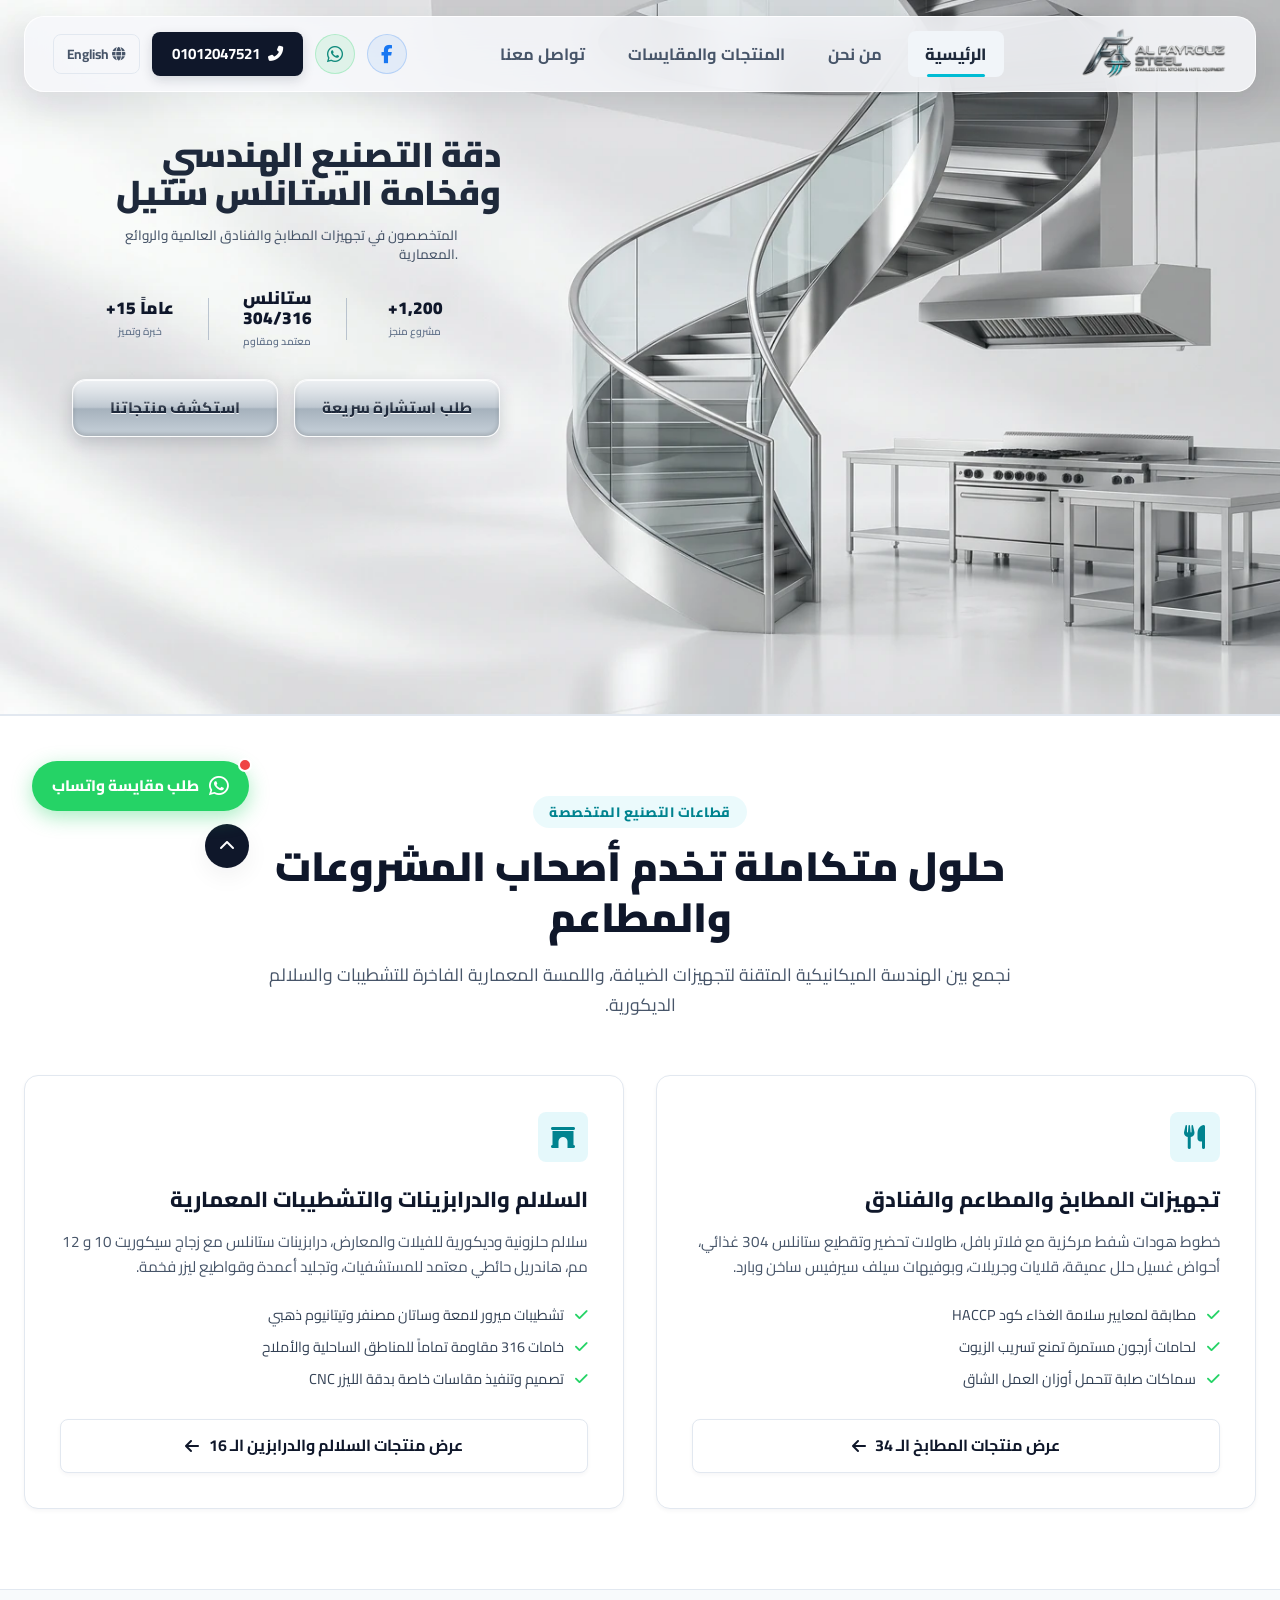
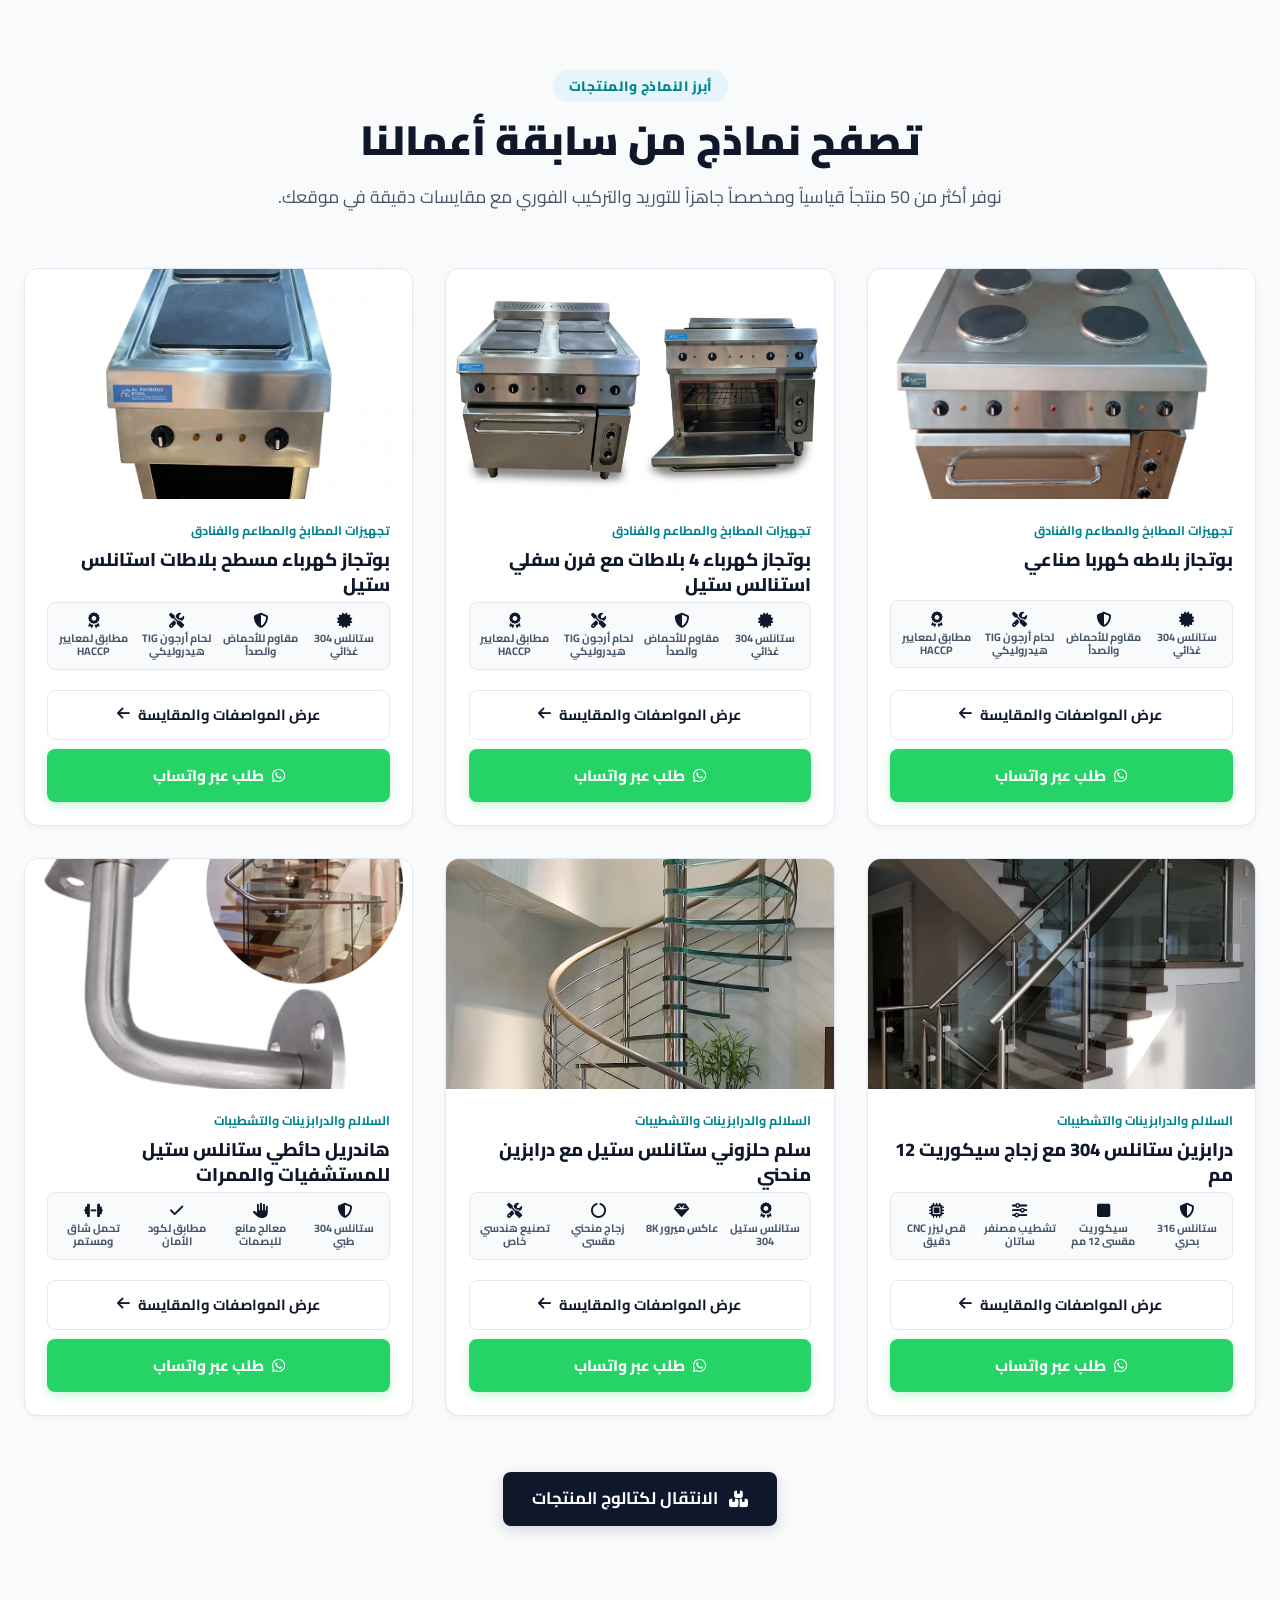
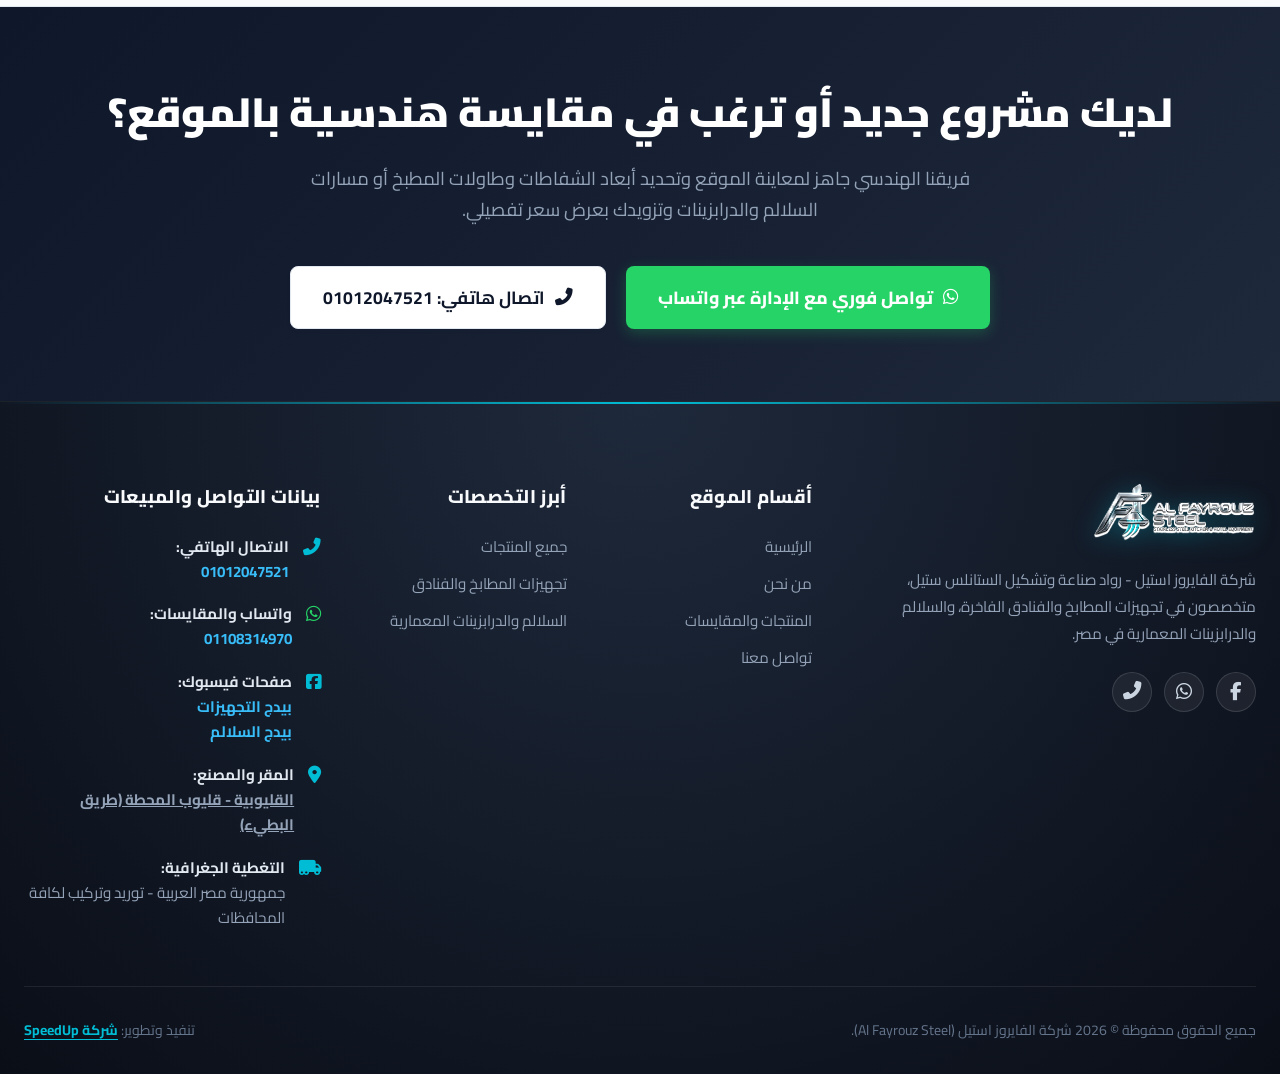
==== index.html @ efc1c026 "Initial commit" ====
<!DOCTYPE html>
<html lang="ar" dir="rtl">
<head>
  <meta charset="UTF-8" />
  <meta name="viewport" content="width=device-width, initial-scale=1.0" />
  
  <!-- Instant Anti-Flicker Bilingual Engine Pre-Init (Zero Flash of Arabic when English active) -->
  <script>
    (function() {
      var urlParams = new URLSearchParams(window.location.search);
      var paramLang = urlParams.get('lang');
      if (paramLang === 'ar' || paramLang === 'en') {
        localStorage.setItem('alfayrouz_lang', paramLang);
      }
      var lang = localStorage.getItem('alfayrouz_lang') || 'ar';
      document.documentElement.lang = lang;
      document.documentElement.dir = (lang === 'en') ? 'ltr' : 'rtl';
      if (lang === 'en') {
        document.documentElement.classList.add('ltr-mode', 'lang-en-init');
      }
    })();
  </script>
  <!-- SEO Primary Meta Tags -->
  <title>الفايروز استيل | تصنيع وتوريد تجهيزات المطابخ والفنادق والسلالم الستانلس</title>
  <meta name="description" content="شركة الفايروز استيل - ريادة تصنيع وتوريد تجهيزات مطابخ المطاعم والفنادق والسلالم المعمارية والدرابزينات من خامات الستانلس ستيل 304 و 316. توريد وتركيب لكافة محافظات مصر. هاتف: 01012047521 | واتساب: 01108314970." />
  <meta name="keywords" content="الفايروز استيل, استانلس ستيل, تجهيزات مطابخ مطاعم, هودات مداخن ستانلس, طاولات استانلس 304, احواض استانلس, سلالم حلزونية, درابزين زجاج سيكوريت, هاندريل مستشفيات, تصنيع استانلس مصر, Al Fayrouz Steel" />
  <meta name="author" content="شركة الفايروز استيل - Al Fayrouz Steel" />
  <meta name="robots" content="index, follow, max-snippet:-1, max-image-preview:large, max-video-preview:-1" />
  <meta name="theme-color" content="#0f172a" />
  <link rel="canonical" href="https://alfayrouzsteel.com/" />
  <link rel="alternate" hreflang="ar" href="https://alfayrouzsteel.com/" />
  <link rel="alternate" hreflang="en" href="https://alfayrouzsteel.com/?lang=en" />
  <link rel="alternate" hreflang="x-default" href="https://alfayrouzsteel.com/" />

  <!-- Localized Geo Targeting (Egypt - Qalyubia / Greater Cairo) -->
  <meta name="geo.region" content="EG-KB" />
  <meta name="geo.placename" content="Qalyub, Al-Qalyubia, Egypt" />
  <meta name="geo.position" content="30.180586;31.227800" />
  <meta name="ICBM" content="30.180586, 31.227800" />
  <meta name="DC.title" content="الفايروز استيل | لتجهيزات المطابخ والسلالم الستانلس" />
  <meta name="DC.creator" content="شركة الفايروز استيل - Al Fayrouz Steel" />
  <meta name="DC.coverage" content="Egypt, Qalyubia, Cairo, Giza, Alexandria" />
  <meta name="DC.language" content="ar" />

  <!-- Open Graph / Facebook -->
  <meta property="og:type" content="website" />
  <meta property="og:url" content="https://alfayrouzsteel.com/" />
  <meta property="og:title" content="الفايروز استيل | لتجهيزات المطابخ والفنادق والسلالم والدرابزينات الستانلس" />
  <meta property="og:description" content="ريادة تصنيع وتوريد تجهيزات المطابخ والفنادق والسلالم المعمارية والدرابزينات من خامات الستانلس ستيل 304 و 316 بأعلى معايير الدقة الهندسية." />
  <meta property="og:image" content="https://alfayrouzsteel.com/assets/hero_clean_stage.webp" />
  <meta property="og:image:secure_url" content="https://alfayrouzsteel.com/assets/hero_clean_stage.webp" />
  <meta property="og:image:type" content="image/webp" />
  <meta property="og:image:width" content="1200" />
  <meta property="og:image:height" content="630" />
  <meta property="og:image:alt" content="شركة الفايروز استيل لتجهيزات المطابخ والفنادق والسلالم الستانلس" />
  <meta property="og:site_name" content="الفايروز استيل - Al Fayrouz Steel" />
  <meta property="og:locale" content="ar_AR" />
  <meta property="og:locale:alternate" content="en_US" />

  <!-- Twitter Card -->
  <meta name="twitter:card" content="summary_large_image" />
  <meta name="twitter:title" content="الفايروز استيل | لتجهيزات المطابخ والسلالم الستانلس" />
  <meta name="twitter:description" content="تجهيزات مطابخ ومطاعم وسلالم درابزين ستانلس 304 و 316 بمصر." />
  <meta name="twitter:image" content="https://alfayrouzsteel.com/assets/hero_clean_stage.webp" />
  <meta name="twitter:image:alt" content="شركة الفايروز استيل" />

  <!-- Favicon (WebP) -->
  <link rel="icon" type="image/webp" href="assets/logo.webp" />

  <!-- High-Performance Font Preloads (0ms local rendering, zero font shifting) -->
  <link rel="preload" href="fonts/cairo-0.woff2" as="font" type="font/woff2" crossorigin />
  <link rel="preload" href="fonts/cairo-9.woff2" as="font" type="font/woff2" crossorigin />
  <link rel="preload" href="fonts/fa-solid-900.woff2" as="font" type="font/woff2" crossorigin />

  <!-- Local High-Speed Fonts & Icons (100% Local, 0ms Instant Load, Zero Broken Squares) -->
  <link rel="stylesheet" href="css/cairo-local.css" />
  <link rel="stylesheet" href="css/fontawesome-local.css" />

  <!-- Master Stylesheet -->
  <link rel="stylesheet" href="css/style.css" />

  <!-- Structured Data JSON-LD (LocalBusiness, Manufacturer & WebSite) -->
  <script type="application/ld+json">
  [
    {
      "@context": "https://schema.org",
      "@type": ["LocalBusiness", "ManufacturingBusiness"],
      "name": "شركة الفايروز استيل لتجهيزات الستانلس ستيل",
      "alternateName": "Al Fayrouz Steel",
      "image": "https://alfayrouzsteel.com/assets/hero_clean_stage.webp",
      "logo": "https://alfayrouzsteel.com/assets/logo.webp",
      "telephone": "+201012047521",
      "url": "https://alfayrouzsteel.com",
      "priceRange": "$$",
      "currenciesAccepted": "EGP",
      "paymentAccepted": "Cash, Bank Transfer, Visa",
      "address": {
        "@type": "PostalAddress",
        "streetAddress": "طريق مصر إسكندرية الزراعي (طريق البطيء) - قليوب المحطة",
        "addressLocality": "قليوب",
        "addressRegion": "القليوبية",
        "postalCode": "13611",
        "addressCountry": "EG"
      },
      "hasMap": "https://maps.app.goo.gl/yWB5pG5dzHCzzxS78",
      "geo": {
        "@type": "GeoCoordinates",
        "latitude": 30.1805862,
        "longitude": 31.2277999
      },
      "areaServed": [
        { "@type": "Country", "name": "Egypt" },
        { "@type": "AdministrativeArea", "name": "القاهرة" },
        { "@type": "AdministrativeArea", "name": "الجيزة" },
        { "@type": "AdministrativeArea", "name": "القليوبية" },
        { "@type": "AdministrativeArea", "name": "الإسكندرية" }
      ],
      "contactPoint": [
        {
          "@type": "ContactPoint",
          "telephone": "+201012047521",
          "contactType": "sales",
          "areaServed": "EG",
          "availableLanguage": ["Arabic", "English"]
        },
        {
          "@type": "ContactPoint",
          "telephone": "+201108314970",
          "contactType": "technical support",
          "contactOption": "WhatsApp",
          "areaServed": "EG",
          "availableLanguage": ["Arabic", "English"]
        }
      ],
      "openingHoursSpecification": [
        {
          "@type": "OpeningHoursSpecification",
          "dayOfWeek": ["Saturday", "Sunday", "Monday", "Tuesday", "Wednesday", "Thursday"],
          "opens": "09:00",
          "closes": "22:00"
        },
        {
          "@type": "OpeningHoursSpecification",
          "dayOfWeek": ["Friday"],
          "opens": "13:00",
          "closes": "20:00"
        }
      ],
      "sameAs": [
        "https://www.facebook.com/profile.php?id=61580929554967",
        "https://www.facebook.com/profile.php?id=61592318002713"
      ]
    },
    {
      "@context": "https://schema.org",
      "@type": "WebSite",
      "name": "الفايروز استيل - Al Fayrouz Steel",
      "url": "https://alfayrouzsteel.com",
      "inLanguage": ["ar", "en"],
      "description": "تصنيع وتوريد تجهيزات المطابخ والفنادق والسلالم والدرابزينات الستانلس ستيل في مصر"
    }
  ]
  </script>
</head>
<body class="home-page">

  <!-- Site Header (Fades in when scrolling down) -->
  <header class="site-header">
    <div class="container">
      <nav class="navbar">
        <a href="index.html" class="brand-logo" title="الفايروز استيل">
          <img src="assets/logo.webp" alt="لوجو الفايروز استيل - Al Fayrouz Steel" />
        </a>

        <!-- Desktop Navigation Links -->
        <div class="nav-links">
          <a href="index.html" class="nav-link active">
            <span data-i18n="nav_home">الرئيسية</span>
          </a>
          <a href="about.html" class="nav-link">
            <span data-i18n="nav_about">من نحن</span>
          </a>
          <a href="products.html" class="nav-link">
            <span data-i18n="nav_products">المنتجات والمقايسات</span>
          </a>
          <a href="contact.html" class="nav-link">
            <span data-i18n="nav_contact">تواصل معنا</span>
          </a>
        </div>

        <!-- Header Actions -->
        <div class="header-actions">
          <div class="fb-dropdown-wrapper">
            <button type="button" class="social-link fb fb-dropdown-trigger" title="صفحات فيسبوك الرسمية" aria-label="صفحات فيسبوك الرسمية" aria-expanded="false">
              <i class="fab fa-facebook-f"></i>
            </button>
            <div class="fb-dropdown-menu" role="menu">
              <a href="https://www.facebook.com/profile.php?id=61580929554967" target="_blank" rel="noopener noreferrer" class="fb-dropdown-item" role="menuitem">
                <span class="fb-dropdown-icon"><i class="fab fa-facebook-f"></i></span>
                <span data-i18n="footer_fb_kitchen">بيدج التجهيزات</span>
              </a>
              <a href="https://www.facebook.com/profile.php?id=61592318002713" target="_blank" rel="noopener noreferrer" class="fb-dropdown-item" role="menuitem">
                <span class="fb-dropdown-icon"><i class="fab fa-facebook-f"></i></span>
                <span data-i18n="footer_fb_stairs">بيدج السلالم</span>
              </a>
            </div>
          </div>
          <a href="https://wa.me/201108314970" target="_blank" rel="noopener noreferrer" class="social-link wa" title="محادثة واتساب مباشرة">
            <i class="fab fa-whatsapp"></i>
          </a>
          <a href="tel:01012047521" class="btn-header-call">
            <i class="fas fa-phone-alt"></i>
            <span data-i18n="call_btn_text">01012047521</span>
          </a>
          <button class="lang-toggle" title="Switch Language" aria-label="تبديل اللغة">
            <i class="fas fa-globe"></i>
            <span class="lang-text" data-i18n="lang_toggle_text">English</span>
          </button>
          
          <!-- Mobile Hamburger -->
          <button class="hamburger-btn" aria-label="فتح القائمة">
            <i class="fas fa-bars"></i>
          </button>
        </div>
      </nav>
    </div>
  </header>

  <!-- Mobile Nav Drawer -->
  <div class="mobile-nav">
    <a href="index.html" class="nav-link active" data-i18n="nav_home">الرئيسية</a>
    <a href="about.html" class="nav-link" data-i18n="nav_about">من نحن</a>
    <a href="products.html" class="nav-link" data-i18n="nav_products">المنتجات والمقايسات</a>
    <a href="contact.html" class="nav-link" data-i18n="nav_contact">تواصل معنا</a>
    <div style="display: flex; gap: 1rem; margin-top: 1rem;">
      <a href="tel:01012047521" class="btn btn-primary" style="flex: 1;">
        <i class="fas fa-phone-alt"></i> 01012047521
      </a>
      <a href="https://wa.me/201108314970" target="_blank" class="btn btn-whatsapp" style="flex: 1;">
        <i class="fab fa-whatsapp"></i> واتساب
      </a>
    </div>
    <div class="mobile-lang-wrap" style="margin-top: 0.5rem; padding-top: 1rem; border-top: 1px solid var(--steel-border);">
      <button class="lang-toggle mobile-nav-lang-btn" title="Switch Language" aria-label="تبديل اللغة" style="width: 100%; display: flex; align-items: center; justify-content: center; gap: 0.6rem; padding: 0.75rem 1rem; font-size: 1rem; border-radius: 10px; background: #f8fafc; border: 1px solid var(--steel-border); color: #0f172a; font-weight: 700; cursor: pointer;">
        <i class="fas fa-globe"></i>
        <span class="lang-text" data-i18n="lang_toggle_text">English</span>
      </button>
    </div>
  </div>

  <main>
    <!-- Master Hero Section (Real Coded HTML/CSS with Studio Background) -->
    <section class="master-hero-section">
      <div class="master-hero-stage">
        <img src="assets/hero_clean_stage.webp" alt="Al Fayrouz Steel - Engineering Perfection in Stainless Steel" class="master-hero-bg" />
        
        <!-- Real Coded Hero Typography, Live Stats & 3D Metallic Buttons -->
        <div class="hero-coded-content">
          <h1 class="hero-code-title" data-i18n="hero_title">
            دقة التصنيع الهندسي<br />
            وفخامة الستانلس ستيل
          </h1>

          <p class="hero-code-subtitle" data-i18n="hero_subtitle">
            المتخصصون في تجهيزات المطابخ والفنادق العالمية والروائع المعمارية.
          </p>

          <!-- Live Dynamic Animated Counters -->
          <div class="hero-code-stats">
            <div class="hero-stat-col">
              <div class="hero-stat-main">+<span class="counter" data-target="15">0</span> <span data-i18n="hero_stat1_unit">عاماً</span></div>
              <div class="hero-stat-lbl" data-i18n="hero_stat1_lbl">خبرة وتميز</div>
            </div>
            <div class="hero-stat-sep"></div>
            <div class="hero-stat-col">
              <div class="hero-stat-main" data-i18n="hero_stat2_val">ستانلس 304/316</div>
              <div class="hero-stat-lbl" data-i18n="hero_stat2_lbl">معتمد ومقاوم</div>
            </div>
            <div class="hero-stat-sep"></div>
            <div class="hero-stat-col">
              <div class="hero-stat-main">+<span class="counter" data-target="1200">0</span></div>
              <div class="hero-stat-lbl" data-i18n="hero_stat3_lbl">مشروع منجز</div>
            </div>
          </div>

          <!-- Real 3D Metallic Embossed Pill Buttons -->
          <div class="hero-code-buttons">
            <a href="products.html" class="btn-3d-metallic" title="استكشف كتالوج المنتجات">
              <span class="btn-3d-text" data-i18n="hero_btn_explore">استكشف منتجاتنا</span>
            </a>
            <a href="https://wa.me/201108314970?text=%D8%A7%D9%84%D8%B3%D9%84%D8%A7%D9%85%20%D8%B9%D9%84%D9%8A%D9%83%D9%85%20%D8%B4%D8%B1%D9%83%D8%A9%20%D8%A7%D9%84%D9%81%D8%A7%D9%8A%D8%B1%D9%88%D8%B2%20%D8%A7%D8%B3%D8%AA%D9%8A%D9%84%D8%8C%20%D8%A3%D8%B1%D8%BA%D8%A8%20%D9%81%D9%8A%20%D8%B7%D9%84%D8%A8%20%D8%A7%D8%B3%D8%AA%D8%B4%D8%A7%D8%B1%D8%A9%20%D9%88%D9%85%D8%B9%D8%A7%D9%8A%D9%86%D8%A9%20%D9%85%D9%88%D9%82%D8%B9%20%D9%85%D8%AC%D8%A7%D9%86%D9%8A%D8%A9" target="_blank" rel="noopener noreferrer" class="btn-3d-metallic" title="طلب استشارة ومعاينة مجانية">
              <span class="btn-3d-text" data-i18n="hero_btn_consult">طلب استشارة سريعة</span>
            </a>
          </div>
        </div>

      </div>
    </section>

    <!-- Divisions Overview Section -->
    <section class="section alt-bg">
      <div class="container">
        <div class="section-header">
          <span class="section-tag" data-i18n="div_tag">قطاعات التصنيع المتخصصة</span>
          <h2 class="section-title" data-i18n="div_title">حلول متكاملة تخدم أصحاب المشروعات والمطاعم</h2>
          <p class="section-subtitle" data-i18n="div_subtitle">
            نجمع بين الهندسة الميكانيكية المتقنة لتجهيزات الضيافة، واللمسة المعمارية الفاخرة للتشطيبات والسلالم الديكورية.
          </p>
        </div>

        <div style="display: grid; grid-template-columns: repeat(auto-fit, minmax(320px, 1fr)); gap: 2rem;">
          
          <!-- Division 1 -->
          <div style="background: #ffffff; border: 1px solid var(--steel-border); border-radius: var(--radius-md); padding: 2.2rem; box-shadow: var(--shadow-sm); transition: transform 0.3s ease;">
            <div style="width: 50px; height: 50px; background: rgba(0, 188, 212, 0.1); color: #00838f; border-radius: var(--radius-sm); display: flex; align-items: center; justify-content: center; font-size: 1.5rem; margin-bottom: 1.25rem;">
              <i class="fas fa-utensils"></i>
            </div>
            <h3 style="font-size: 1.35rem; font-weight: 800; color: #0f172a; margin-bottom: 0.75rem;" data-i18n="div1_title">
              تجهيزات المطابخ والمطاعم والفنادق
            </h3>
            <p style="color: #475569; font-size: 0.95rem; line-height: 1.65; margin-bottom: 1.5rem;" data-i18n="div1_desc">
              خطوط هودات شفط مركزية مع فلاتر بافل، طاولات تحضير وتقطيع ستانلس 304 غذائي، أحواض غسيل حلل عميقة، قلايات وجريلات، وبوفيهات سيلف سيرفيس ساخن وبارد.
            </p>
            <ul style="display: flex; flex-direction: column; gap: 0.5rem; margin-bottom: 1.75rem; font-size: 0.9rem; color: #334155;">
              <li><i class="fas fa-check" style="color: #25D366; margin-left: 0.5rem;"></i> <span data-i18n="div1_feat1">مطابقة لمعايير سلامة الغذاء كود HACCP</span></li>
              <li><i class="fas fa-check" style="color: #25D366; margin-left: 0.5rem;"></i> <span data-i18n="div1_feat2">لحامات أرجون مستمرة تمنع تسريب الزيوت</span></li>
              <li><i class="fas fa-check" style="color: #25D366; margin-left: 0.5rem;"></i> <span data-i18n="div1_feat3">سماكات صلبة تتحمل أوزان العمل الشاق</span></li>
            </ul>
            <a href="products.html?category=kitchen#products-catalog-section" class="btn btn-secondary" style="width: 100%;">
              <span data-i18n="div1_btn">عرض منتجات المطابخ الـ 34</span> <i class="fas fa-arrow-left"></i>
            </a>
          </div>

          <!-- Division 2 -->
          <div style="background: #ffffff; border: 1px solid var(--steel-border); border-radius: var(--radius-md); padding: 2.2rem; box-shadow: var(--shadow-sm); transition: transform 0.3s ease;">
            <div style="width: 50px; height: 50px; background: rgba(0, 188, 212, 0.1); color: #00838f; border-radius: var(--radius-sm); display: flex; align-items: center; justify-content: center; font-size: 1.5rem; margin-bottom: 1.25rem;">
              <i class="fas fa-archway"></i>
            </div>
            <h3 style="font-size: 1.35rem; font-weight: 800; color: #0f172a; margin-bottom: 0.75rem;" data-i18n="div2_title">
              السلالم والدرابزينات والتشطيبات المعمارية
            </h3>
            <p style="color: #475569; font-size: 0.95rem; line-height: 1.65; margin-bottom: 1.5rem;" data-i18n="div2_desc">
              سلالم حلزونية وديكورية للفيلات والمعارض، درابزينات ستانلس مع زجاج سيكوريت 10 و 12 مم، هاندريل حائطي معتمد للمستشفيات، وتجليد أعمدة وقواطيع ليزر فخمة.
            </p>
            <ul style="display: flex; flex-direction: column; gap: 0.5rem; margin-bottom: 1.75rem; font-size: 0.9rem; color: #334155;">
              <li><i class="fas fa-check" style="color: #25D366; margin-left: 0.5rem;"></i> <span data-i18n="div2_feat1">تشطيبات ميرور لامعة وساتان مصنفر وتيتانيوم ذهبي</span></li>
              <li><i class="fas fa-check" style="color: #25D366; margin-left: 0.5rem;"></i> <span data-i18n="div2_feat2">خامات 316 مقاومة تماماً للمناطق الساحلية والأملاح</span></li>
              <li><i class="fas fa-check" style="color: #25D366; margin-left: 0.5rem;"></i> <span data-i18n="div2_feat3">تصميم وتنفيذ مقاسات خاصة بدقة الليزر CNC</span></li>
            </ul>
            <a href="products.html?category=architectural#products-catalog-section" class="btn btn-secondary" style="width: 100%;">
              <span data-i18n="div2_btn">عرض منتجات السلالم والدرابزين الـ 16</span> <i class="fas fa-arrow-left"></i>
            </a>
          </div>

        </div>
      </div>
    </section>

    <!-- Featured Products Teaser -->
    <section class="section">
      <div class="container">
        <div class="section-header">
          <span class="section-tag" data-i18n="feat_tag">أبرز النماذج والمنتجات</span>
          <h2 class="section-title" data-i18n="feat_title">تصفح نماذج من سابقة أعمالنا</h2>
          <p class="section-subtitle" data-i18n="feat_subtitle">
            نوفر أكثر من 50 منتجاً قياسياً ومخصصاً جاهزاً للتوريد والتركيب الفوري مع مقايسات دقيقة في موقعك.
          </p>
        </div>

        <!-- Live Dynamic Grid preview (First 6 items) -->
        <div id="products-grid" class="products-grid">
          <!-- Rendered via JS -->
        </div>

        <div style="text-align: center; margin-top: 3.5rem;">
          <a href="products.html?category=all#products-catalog-section" class="btn btn-primary" style="padding: 0.85rem 1.85rem; font-size: 1.05rem; display: inline-flex; align-items: center; justify-content: center; gap: 0.65rem;">
            <i class="fas fa-boxes"></i> <span data-i18n="feat_all_btn">الانتقال لكتالوج المنتجات</span>
          </a>
        </div>
      </div>
    </section>

    <!-- Call To Action Banner -->
    <section style="background: linear-gradient(135deg, #0f172a 0%, #1e293b 100%); color: #ffffff; padding: 4.5rem 0; border-top: 1px solid var(--steel-border);">
      <div class="container" style="text-align: center;">
        <h2 style="font-size: clamp(2rem, 3.2vw, 2.8rem); font-weight: 900; margin-bottom: 1rem;" data-i18n="cta_title">
          لديك مشروع جديد أو ترغب في مقايسة هندسية بالموقع؟
        </h2>
        <p style="font-size: 1.15rem; color: #94a3b8; max-width: 680px; margin: 0 auto 2.5rem; line-height: 1.7;" data-i18n="cta_subtitle">
          فريقنا الهندسي جاهز لمعاينة الموقع وتحديد أبعاد الشفاطات وطاولات المطبخ أو مسارات السلالم والدرابزينات وتزويدك بعرض سعر تفصيلي.
        </p>
        <div style="display: flex; justify-content: center; gap: 1.25rem; flex-wrap: wrap;">
          <a href="https://wa.me/201108314970?text=%D8%A7%D9%84%D8%B3%D9%84%D8%A7%D9%85%20%D8%B9%D9%84%D9%8A%D9%83%D9%85%20%D8%B4%D8%B1%D9%83%D8%A9%20%D8%A7%D9%84%D9%81%D8%A7%D9%8A%D8%B1%D9%88%D8%B2%20%D8%A7%D8%B3%D8%AA%D9%8A%D9%84%D8%8C%20%D8%A3%D8%B1%D8%BA%D8%A8%20%D9%81%D9%8A%20%D8%AD%D8%AC%D8%B2%20%D9%85%D8%B9%D8%A7%D9%8A%D9%86%D8%A9%20%D9%85%D9%88%D9%82%D8%B9%20%D9%88%D8%B9%D8%B1%D8%B6%20%D8%B3%D8%B9%D8%B1" target="_blank" rel="noopener noreferrer" class="btn btn-whatsapp" style="padding: 1rem 2rem; font-size: 1.1rem;">
            <i class="fab fa-whatsapp"></i> <span data-i18n="cta_wa_btn">تواصل فوري مع الإدارة عبر واتساب</span>
          </a>
          <a href="tel:01012047521" class="btn btn-secondary" style="padding: 1rem 2rem; font-size: 1.1rem;">
            <i class="fas fa-phone-alt"></i> <span data-i18n="cta_call_btn">اتصال هاتفي: 01012047521</span>
          </a>
        </div>
      </div>
    </section>
  </main>


  <!-- Floating Elements -->
  <div class="floating-widgets">
    <a href="https://wa.me/201108314970?text=%D8%A7%D9%84%D8%B3%D9%84%D8%A7%D9%85%20%D8%B9%D9%84%D9%8A%D9%83%D9%85%D8%8C%20%D8%A3%D8%B1%D8%BA%D8%A8%20%D9%81%D9%8A%20%D8%A7%D9%84%D8%A7%D8%B3%D8%AA%D9%81%D8%B3%D8%A7%D8%B1%20%D8%B9%D9%86%20%D9%85%D9%86%D8%AA%D8%AC%D8%A7%D8%AA%20%D8%A7%D9%84%D9%81%D8%A7%D9%8A%D8%B1%D9%88%D8%B2%20%D8%A7%D8%B3%D8%AA%D9%8A%D9%84" target="_blank" rel="noopener noreferrer" class="floating-wa-btn" title="تحدث معنا على واتساب">
      <span class="pulse-circle"></span>
      <i class="fab fa-whatsapp"></i>
      <span data-i18n="floating_wa_text">طلب مقايسة واتساب</span>
    </a>
    <button class="btn-scroll-top" title="الرجوع للأعلى">
      <i class="fas fa-chevron-up"></i>
    </button>
  </div>

  <!-- Site Footer (With 100% Transparent WebP Logo) -->
  <footer class="site-footer">
    <div class="container">
      <div class="footer-grid">
        
        <!-- Brand Info -->
        <div class="footer-brand">
          <img src="assets/logo_footer.webp" alt="لوجو الفايروز استيل" />
          <p data-i18n="footer_brand_desc">
            شركة <strong>الفايروز استيل</strong> - رواد صناعة وتشكيل الستانلس ستيل، متخصصون في تجهيزات المطابخ والفنادق الفاخرة، والسلالم والدرابزينات المعمارية في مصر.
          </p>
          <div class="footer-social-links">
            <div class="fb-dropdown-wrapper footer-fb-dropdown">
              <button type="button" class="social-link fb fb-dropdown-trigger" title="صفحات فيسبوك الرسمية" aria-label="صفحات فيسبوك الرسمية" aria-expanded="false">
                <i class="fab fa-facebook-f"></i>
              </button>
              <div class="fb-dropdown-menu" role="menu">
                <a href="https://www.facebook.com/profile.php?id=61580929554967" target="_blank" rel="noopener noreferrer" class="fb-dropdown-item" role="menuitem">
                  <span class="fb-dropdown-icon"><i class="fab fa-facebook-f"></i></span>
                  <span data-i18n="footer_fb_kitchen">بيدج التجهيزات</span>
                </a>
                <a href="https://www.facebook.com/profile.php?id=61592318002713" target="_blank" rel="noopener noreferrer" class="fb-dropdown-item" role="menuitem">
                  <span class="fb-dropdown-icon"><i class="fab fa-facebook-f"></i></span>
                  <span data-i18n="footer_fb_stairs">بيدج السلالم</span>
                </a>
              </div>
            </div>
            <a href="https://wa.me/201108314970" target="_blank" rel="noopener noreferrer" class="social-link wa" title="واتساب المبيعات والمقايسات">
              <i class="fab fa-whatsapp"></i>
            </a>
            <a href="tel:01012047521" class="social-link" title="اتصال هاتفي">
              <i class="fas fa-phone-alt"></i>
            </a>
          </div>
        </div>

        <!-- Quick Links -->
        <div class="footer-col">
          <h4 data-i18n="footer_sections_title">أقسام الموقع</h4>
          <div class="footer-links">
            <a href="index.html" data-i18n="nav_home">الرئيسية</a>
            <a href="about.html" data-i18n="nav_about">من نحن</a>
            <a href="products.html" data-i18n="nav_products">المنتجات والمقايسات</a>
            <a href="contact.html" data-i18n="nav_contact">تواصل معنا</a>
          </div>
        </div>

        <!-- Specializations -->
        <div class="footer-col">
          <h4 data-i18n="footer_specialties_title">أبرز التخصصات</h4>
          <div class="footer-links">
            <a href="products.html?category=all#products-catalog-section" data-i18n="footer_spec_1">جميع المنتجات</a>
            <a href="products.html?category=kitchen#products-catalog-section" data-i18n="footer_spec_2">تجهيزات المطابخ والفنادق</a>
            <a href="products.html?category=architectural#products-catalog-section" data-i18n="footer_spec_3">السلالم والدرابزينات المعمارية</a>
          </div>
        </div>

        <!-- Direct Contact -->
        <div class="footer-col">
          <h4 data-i18n="footer_contact_title">بيانات التواصل والمبيعات</h4>
          <div class="footer-contact-list">
            <div class="footer-contact-item">
              <i class="fas fa-phone-alt"></i>
              <div>
                <strong data-i18n="footer_phone_lbl">الاتصال الهاتفي:</strong><br />
                <a href="tel:01012047521">01012047521</a>
              </div>
            </div>
            <div class="footer-contact-item">
              <i class="fab fa-whatsapp" style="color: #25D366;"></i>
              <div>
                <strong data-i18n="footer_wa_lbl">واتساب والمقايسات:</strong><br />
                <a href="https://wa.me/201108314970" target="_blank" rel="noopener noreferrer">01108314970</a>
              </div>
            </div>
            <div class="footer-contact-item">
              <i class="fab fa-facebook-square"></i>
              <div>
                <strong data-i18n="footer_fb_lbl">صفحات فيسبوك:</strong><br />
                <a href="https://www.facebook.com/profile.php?id=61580929554967" target="_blank" rel="noopener noreferrer" data-i18n="footer_fb_kitchen">بيدج التجهيزات</a><br />
                <a href="https://www.facebook.com/profile.php?id=61592318002713" target="_blank" rel="noopener noreferrer" data-i18n="footer_fb_stairs">بيدج السلالم</a>
              </div>
            </div>
            <div class="footer-contact-item">
              <i class="fas fa-map-marker-alt"></i>
              <div>
                <strong data-i18n="footer_addr_lbl">المقر والمصنع:</strong><br />
                <a href="https://maps.app.goo.gl/yWB5pG5dzHCzzxS78" target="_blank" rel="noopener noreferrer" style="color: inherit; text-decoration: underline;" data-i18n="footer_addr_val">القليوبية - قليوب المحطة (طريق البطيء)</a>
              </div>
            </div>
            <div class="footer-contact-item">
              <i class="fas fa-truck-moving"></i>
              <div>
                <strong data-i18n="footer_cov_lbl">التغطية الجغرافية:</strong><br />
                <span data-i18n="footer_cov_val">جمهورية مصر العربية - توريد وتركيب لكافة المحافظات</span>
              </div>
            </div>
          </div>
        </div>

      </div>

      <div class="footer-bottom">
        <div data-i18n="footer_copy">جميع الحقوق محفوظة &copy; 2026 شركة الفايروز استيل (Al Fayrouz Steel).</div>
        <div data-i18n="footer_sub">تنفيذ وتطوير: <a href="https://speed-up.tech/" target="_blank" rel="noopener noreferrer" class="speedup-link">شركة SpeedUp</a></div>
      </div>
    </div>
  </footer>

  <!-- Modals -->
  <!-- Product Specifications & Details Modal -->
  <div id="detail-modal-overlay" class="modal-overlay" aria-hidden="true" role="dialog">
    <div class="modal-box detail-modal-box">
      <button type="button" class="modal-close-btn" onclick="window.AlFayrouzApp.closeModals()" aria-label="إغلاق">
        <i class="fas fa-times"></i>
      </button>
      <div id="detail-modal-content">
        <!-- Rendered via JS -->
      </div>
    </div>
  </div>

  <!-- Branded WhatsApp Order Modal (Matching screenshot) -->
  <div id="wa-modal-overlay" class="modal-overlay" aria-hidden="true" role="dialog">
    <div class="modal-box wa-order-modal-box">
      <!-- Modal Header -->
      <div class="wa-modal-header">
        <div class="wa-header-brand-wrap">
          <div class="wa-header-icon">
            <i class="fab fa-whatsapp"></i>
          </div>
          <div class="wa-header-text">
            <h3 data-i18n="wa_modal_title">طلب عبر واتساب</h3>
            <p data-i18n="wa_modal_subtitle">أرسل طلبك مباشرةً وسنرد فوراً</p>
          </div>
        </div>
        <button type="button" class="wa-header-close" onclick="window.AlFayrouzApp.closeModals()" aria-label="إغلاق">
          <i class="fas fa-times"></i>
        </button>
      </div>

      <!-- Modal Body -->
      <div class="wa-modal-body">
        <form id="wa-order-form">
          <!-- Field 1: Requested Product -->
          <div class="wa-form-group">
            <label for="wa-modal-prod-input" class="wa-form-label" data-i18n="wa_modal_prod_label">المنتج المطلوب</label>
            <div class="wa-input-wrapper">
              <input type="text" id="wa-modal-prod-input" class="wa-form-input" readonly />
              <span class="wa-input-icon"><i class="fas fa-cube"></i></span>
            </div>
          </div>

          <!-- Field 2: Full Name -->
          <div class="wa-form-group">
            <label for="wa-client-name" class="wa-form-label" data-i18n="wa_modal_name_label">الاسم الكريم</label>
            <div class="wa-input-wrapper">
              <input type="text" id="wa-client-name" class="wa-form-input" data-i18n-placeholder="wa_modal_name_ph" placeholder="أدخل اسمك بالكامل" required />
              <span class="wa-input-icon"><i class="fas fa-user"></i></span>
            </div>
          </div>

          <!-- Field 3: Phone Number -->
          <div class="wa-form-group">
            <label for="wa-client-phone" class="wa-form-label" data-i18n="wa_modal_phone_label">رقم الهاتف</label>
            <div class="wa-input-wrapper">
              <input type="tel" id="wa-client-phone" class="wa-form-input" data-i18n-placeholder="wa_modal_phone_ph" placeholder="مثال: 01000000000" required />
              <span class="wa-input-icon"><i class="fas fa-phone-alt"></i></span>
            </div>
          </div>

          <!-- Field 4: Address -->
          <div class="wa-form-group">
            <label for="wa-client-address" class="wa-form-label" data-i18n="wa_modal_addr_label">العنوان</label>
            <div class="wa-input-wrapper">
              <input type="text" id="wa-client-address" class="wa-form-input" data-i18n-placeholder="wa_modal_addr_ph" placeholder="المحافظة، المدينة، الشارع" />
              <span class="wa-input-icon"><i class="fas fa-map-marker-alt"></i></span>
            </div>
          </div>

          <!-- Field 5: Notes / Quantities -->
          <div class="wa-form-group">
            <label for="wa-client-notes" class="wa-form-label" data-i18n="wa_modal_notes_label">تفاصيل إضافية (اختياري)</label>
            <div class="wa-input-wrapper">
              <textarea id="wa-client-notes" class="wa-form-input wa-form-textarea" data-i18n-placeholder="wa_modal_notes_ph" placeholder="العدد المطلوب، المقاس، أو أي ملاحظات خاصة بالتوصيل..."></textarea>
              <span class="wa-input-icon"><i class="fas fa-file-alt"></i></span>
            </div>
          </div>

          <!-- Submit Button -->
          <button type="submit" class="wa-form-submit-btn">
            <i class="fab fa-whatsapp"></i>
            <span data-i18n="wa_modal_confirm_btn">تأكيد ومراسلة عبر واتساب</span>
          </button>
        </form>
      </div>
    </div>
  </div>

  <!-- Scripts -->
  <script src="js/products-data.js"></script>
  <script src="js/translations.js"></script>
  <script src="js/main.js"></script>

</body>
</html>
---- css/cairo-local.css ----
/* arabic */
@font-face {
  font-family: 'Cairo';
  font-style: normal;
  font-weight: 400;
  font-display: block;
  src: url(../fonts/cairo-0.woff2) format('woff2');
  unicode-range: U+0600-06FF, U+0750-077F, U+0870-088E, U+0890-0891, U+0897-08E1, U+08E3-08FF, U+200C-200E, U+2010-2011, U+204F, U+2E41, U+FB50-FDFF, U+FE70-FE74, U+FE76-FEFC, U+102E0-102FB, U+10E60-10E7E, U+10EC2-10EC4, U+10EFC-10EFF, U+1EE00-1EE03, U+1EE05-1EE1F, U+1EE21-1EE22, U+1EE24, U+1EE27, U+1EE29-1EE32, U+1EE34-1EE37, U+1EE39, U+1EE3B, U+1EE42, U+1EE47, U+1EE49, U+1EE4B, U+1EE4D-1EE4F, U+1EE51-1EE52, U+1EE54, U+1EE57, U+1EE59, U+1EE5B, U+1EE5D, U+1EE5F, U+1EE61-1EE62, U+1EE64, U+1EE67-1EE6A, U+1EE6C-1EE72, U+1EE74-1EE77, U+1EE79-1EE7C, U+1EE7E, U+1EE80-1EE89, U+1EE8B-1EE9B, U+1EEA1-1EEA3, U+1EEA5-1EEA9, U+1EEAB-1EEBB, U+1EEF0-1EEF1;
}
/* latin-ext */
@font-face {
  font-family: 'Cairo';
  font-style: normal;
  font-weight: 400;
  font-display: block;
  src: url(../fonts/cairo-1.woff2) format('woff2');
  unicode-range: U+0100-02BA, U+02BD-02C5, U+02C7-02CC, U+02CE-02D7, U+02DD-02FF, U+0304, U+0308, U+0329, U+1D00-1DBF, U+1E00-1E9F, U+1EF2-1EFF, U+2020, U+20A0-20AB, U+20AD-20C0, U+2113, U+2C60-2C7F, U+A720-A7FF;
}
/* latin */
@font-face {
  font-family: 'Cairo';
  font-style: normal;
  font-weight: 400;
  font-display: block;
  src: url(../fonts/cairo-2.woff2) format('woff2');
  unicode-range: U+0000-00FF, U+0131, U+0152-0153, U+02BB-02BC, U+02C6, U+02DA, U+02DC, U+0304, U+0308, U+0329, U+2000-206F, U+20AC, U+2122, U+2191, U+2193, U+2212, U+2215, U+FEFF, U+FFFD;
}
/* arabic */
@font-face {
  font-family: 'Cairo';
  font-style: normal;
  font-weight: 500;
  font-display: block;
  src: url(../fonts/cairo-3.woff2) format('woff2');
  unicode-range: U+0600-06FF, U+0750-077F, U+0870-088E, U+0890-0891, U+0897-08E1, U+08E3-08FF, U+200C-200E, U+2010-2011, U+204F, U+2E41, U+FB50-FDFF, U+FE70-FE74, U+FE76-FEFC, U+102E0-102FB, U+10E60-10E7E, U+10EC2-10EC4, U+10EFC-10EFF, U+1EE00-1EE03, U+1EE05-1EE1F, U+1EE21-1EE22, U+1EE24, U+1EE27, U+1EE29-1EE32, U+1EE34-1EE37, U+1EE39, U+1EE3B, U+1EE42, U+1EE47, U+1EE49, U+1EE4B, U+1EE4D-1EE4F, U+1EE51-1EE52, U+1EE54, U+1EE57, U+1EE59, U+1EE5B, U+1EE5D, U+1EE5F, U+1EE61-1EE62, U+1EE64, U+1EE67-1EE6A, U+1EE6C-1EE72, U+1EE74-1EE77, U+1EE79-1EE7C, U+1EE7E, U+1EE80-1EE89, U+1EE8B-1EE9B, U+1EEA1-1EEA3, U+1EEA5-1EEA9, U+1EEAB-1EEBB, U+1EEF0-1EEF1;
}
/* latin-ext */
@font-face {
  font-family: 'Cairo';
  font-style: normal;
  font-weight: 500;
  font-display: block;
  src: url(../fonts/cairo-4.woff2) format('woff2');
  unicode-range: U+0100-02BA, U+02BD-02C5, U+02C7-02CC, U+02CE-02D7, U+02DD-02FF, U+0304, U+0308, U+0329, U+1D00-1DBF, U+1E00-1E9F, U+1EF2-1EFF, U+2020, U+20A0-20AB, U+20AD-20C0, U+2113, U+2C60-2C7F, U+A720-A7FF;
}
/* latin */
@font-face {
  font-family: 'Cairo';
  font-style: normal;
  font-weight: 500;
  font-display: block;
  src: url(../fonts/cairo-5.woff2) format('woff2');
  unicode-range: U+0000-00FF, U+0131, U+0152-0153, U+02BB-02BC, U+02C6, U+02DA, U+02DC, U+0304, U+0308, U+0329, U+2000-206F, U+20AC, U+2122, U+2191, U+2193, U+2212, U+2215, U+FEFF, U+FFFD;
}
/* arabic */
@font-face {
  font-family: 'Cairo';
  font-style: normal;
  font-weight: 600;
  font-display: block;
  src: url(../fonts/cairo-6.woff2) format('woff2');
  unicode-range: U+0600-06FF, U+0750-077F, U+0870-088E, U+0890-0891, U+0897-08E1, U+08E3-08FF, U+200C-200E, U+2010-2011, U+204F, U+2E41, U+FB50-FDFF, U+FE70-FE74, U+FE76-FEFC, U+102E0-102FB, U+10E60-10E7E, U+10EC2-10EC4, U+10EFC-10EFF, U+1EE00-1EE03, U+1EE05-1EE1F, U+1EE21-1EE22, U+1EE24, U+1EE27, U+1EE29-1EE32, U+1EE34-1EE37, U+1EE39, U+1EE3B, U+1EE42, U+1EE47, U+1EE49, U+1EE4B, U+1EE4D-1EE4F, U+1EE51-1EE52, U+1EE54, U+1EE57, U+1EE59, U+1EE5B, U+1EE5D, U+1EE5F, U+1EE61-1EE62, U+1EE64, U+1EE67-1EE6A, U+1EE6C-1EE72, U+1EE74-1EE77, U+1EE79-1EE7C, U+1EE7E, U+1EE80-1EE89, U+1EE8B-1EE9B, U+1EEA1-1EEA3, U+1EEA5-1EEA9, U+1EEAB-1EEBB, U+1EEF0-1EEF1;
}
/* latin-ext */
@font-face {
  font-family: 'Cairo';
  font-style: normal;
  font-weight: 600;
  font-display: block;
  src: url(../fonts/cairo-7.woff2) format('woff2');
  unicode-range: U+0100-02BA, U+02BD-02C5, U+02C7-02CC, U+02CE-02D7, U+02DD-02FF, U+0304, U+0308, U+0329, U+1D00-1DBF, U+1E00-1E9F, U+1EF2-1EFF, U+2020, U+20A0-20AB, U+20AD-20C0, U+2113, U+2C60-2C7F, U+A720-A7FF;
}
/* latin */
@font-face {
  font-family: 'Cairo';
  font-style: normal;
  font-weight: 600;
  font-display: block;
  src: url(../fonts/cairo-8.woff2) format('woff2');
  unicode-range: U+0000-00FF, U+0131, U+0152-0153, U+02BB-02BC, U+02C6, U+02DA, U+02DC, U+0304, U+0308, U+0329, U+2000-206F, U+20AC, U+2122, U+2191, U+2193, U+2212, U+2215, U+FEFF, U+FFFD;
}
/* arabic */
@font-face {
  font-family: 'Cairo';
  font-style: normal;
  font-weight: 700;
  font-display: block;
  src: url(../fonts/cairo-9.woff2) format('woff2');
  unicode-range: U+0600-06FF, U+0750-077F, U+0870-088E, U+0890-0891, U+0897-08E1, U+08E3-08FF, U+200C-200E, U+2010-2011, U+204F, U+2E41, U+FB50-FDFF, U+FE70-FE74, U+FE76-FEFC, U+102E0-102FB, U+10E60-10E7E, U+10EC2-10EC4, U+10EFC-10EFF, U+1EE00-1EE03, U+1EE05-1EE1F, U+1EE21-1EE22, U+1EE24, U+1EE27, U+1EE29-1EE32, U+1EE34-1EE37, U+1EE39, U+1EE3B, U+1EE42, U+1EE47, U+1EE49, U+1EE4B, U+1EE4D-1EE4F, U+1EE51-1EE52, U+1EE54, U+1EE57, U+1EE59, U+1EE5B, U+1EE5D, U+1EE5F, U+1EE61-1EE62, U+1EE64, U+1EE67-1EE6A, U+1EE6C-1EE72, U+1EE74-1EE77, U+1EE79-1EE7C, U+1EE7E, U+1EE80-1EE89, U+1EE8B-1EE9B, U+1EEA1-1EEA3, U+1EEA5-1EEA9, U+1EEAB-1EEBB, U+1EEF0-1EEF1;
}
/* latin-ext */
@font-face {
  font-family: 'Cairo';
  font-style: normal;
  font-weight: 700;
  font-display: block;
  src: url(../fonts/cairo-10.woff2) format('woff2');
  unicode-range: U+0100-02BA, U+02BD-02C5, U+02C7-02CC, U+02CE-02D7, U+02DD-02FF, U+0304, U+0308, U+0329, U+1D00-1DBF, U+1E00-1E9F, U+1EF2-1EFF, U+2020, U+20A0-20AB, U+20AD-20C0, U+2113, U+2C60-2C7F, U+A720-A7FF;
}
/* latin */
@font-face {
  font-family: 'Cairo';
  font-style: normal;
  font-weight: 700;
  font-display: block;
  src: url(../fonts/cairo-11.woff2) format('woff2');
  unicode-range: U+0000-00FF, U+0131, U+0152-0153, U+02BB-02BC, U+02C6, U+02DA, U+02DC, U+0304, U+0308, U+0329, U+2000-206F, U+20AC, U+2122, U+2191, U+2193, U+2212, U+2215, U+FEFF, U+FFFD;
}
/* arabic */
@font-face {
  font-family: 'Cairo';
  font-style: normal;
  font-weight: 800;
  font-display: block;
  src: url(../fonts/cairo-12.woff2) format('woff2');
  unicode-range: U+0600-06FF, U+0750-077F, U+0870-088E, U+0890-0891, U+0897-08E1, U+08E3-08FF, U+200C-200E, U+2010-2011, U+204F, U+2E41, U+FB50-FDFF, U+FE70-FE74, U+FE76-FEFC, U+102E0-102FB, U+10E60-10E7E, U+10EC2-10EC4, U+10EFC-10EFF, U+1EE00-1EE03, U+1EE05-1EE1F, U+1EE21-1EE22, U+1EE24, U+1EE27, U+1EE29-1EE32, U+1EE34-1EE37, U+1EE39, U+1EE3B, U+1EE42, U+1EE47, U+1EE49, U+1EE4B, U+1EE4D-1EE4F, U+1EE51-1EE52, U+1EE54, U+1EE57, U+1EE59, U+1EE5B, U+1EE5D, U+1EE5F, U+1EE61-1EE62, U+1EE64, U+1EE67-1EE6A, U+1EE6C-1EE72, U+1EE74-1EE77, U+1EE79-1EE7C, U+1EE7E, U+1EE80-1EE89, U+1EE8B-1EE9B, U+1EEA1-1EEA3, U+1EEA5-1EEA9, U+1EEAB-1EEBB, U+1EEF0-1EEF1;
}
/* latin-ext */
@font-face {
  font-family: 'Cairo';
  font-style: normal;
  font-weight: 800;
  font-display: block;
  src: url(../fonts/cairo-13.woff2) format('woff2');
  unicode-range: U+0100-02BA, U+02BD-02C5, U+02C7-02CC, U+02CE-02D7, U+02DD-02FF, U+0304, U+0308, U+0329, U+1D00-1DBF, U+1E00-1E9F, U+1EF2-1EFF, U+2020, U+20A0-20AB, U+20AD-20C0, U+2113, U+2C60-2C7F, U+A720-A7FF;
}
/* latin */
@font-face {
  font-family: 'Cairo';
  font-style: normal;
  font-weight: 800;
  font-display: block;
  src: url(../fonts/cairo-14.woff2) format('woff2');
  unicode-range: U+0000-00FF, U+0131, U+0152-0153, U+02BB-02BC, U+02C6, U+02DA, U+02DC, U+0304, U+0308, U+0329, U+2000-206F, U+20AC, U+2122, U+2191, U+2193, U+2212, U+2215, U+FEFF, U+FFFD;
}
/* arabic */
@font-face {
  font-family: 'Cairo';
  font-style: normal;
  font-weight: 900;
  font-display: block;
  src: url(../fonts/cairo-15.woff2) format('woff2');
  unicode-range: U+0600-06FF, U+0750-077F, U+0870-088E, U+0890-0891, U+0897-08E1, U+08E3-08FF, U+200C-200E, U+2010-2011, U+204F, U+2E41, U+FB50-FDFF, U+FE70-FE74, U+FE76-FEFC, U+102E0-102FB, U+10E60-10E7E, U+10EC2-10EC4, U+10EFC-10EFF, U+1EE00-1EE03, U+1EE05-1EE1F, U+1EE21-1EE22, U+1EE24, U+1EE27, U+1EE29-1EE32, U+1EE34-1EE37, U+1EE39, U+1EE3B, U+1EE42, U+1EE47, U+1EE49, U+1EE4B, U+1EE4D-1EE4F, U+1EE51-1EE52, U+1EE54, U+1EE57, U+1EE59, U+1EE5B, U+1EE5D, U+1EE5F, U+1EE61-1EE62, U+1EE64, U+1EE67-1EE6A, U+1EE6C-1EE72, U+1EE74-1EE77, U+1EE79-1EE7C, U+1EE7E, U+1EE80-1EE89, U+1EE8B-1EE9B, U+1EEA1-1EEA3, U+1EEA5-1EEA9, U+1EEAB-1EEBB, U+1EEF0-1EEF1;
}
/* latin-ext */
@font-face {
  font-family: 'Cairo';
  font-style: normal;
  font-weight: 900;
  font-display: block;
  src: url(../fonts/cairo-16.woff2) format('woff2');
  unicode-range: U+0100-02BA, U+02BD-02C5, U+02C7-02CC, U+02CE-02D7, U+02DD-02FF, U+0304, U+0308, U+0329, U+1D00-1DBF, U+1E00-1E9F, U+1EF2-1EFF, U+2020, U+20A0-20AB, U+20AD-20C0, U+2113, U+2C60-2C7F, U+A720-A7FF;
}
/* latin */
@font-face {
  font-family: 'Cairo';
  font-style: normal;
  font-weight: 900;
  font-display: block;
  src: url(../fonts/cairo-17.woff2) format('woff2');
  unicode-range: U+0000-00FF, U+0131, U+0152-0153, U+02BB-02BC, U+02C6, U+02DA, U+02DC, U+0304, U+0308, U+0329, U+2000-206F, U+20AC, U+2122, U+2191, U+2193, U+2212, U+2215, U+FEFF, U+FFFD;
}
---- css/style.css ----
@import url('cairo-local.css');
@import url('fontawesome-local.css');

/* Universal Instant Cairo Typography */
body, button, input, textarea, select, h1, h2, h3, h4, h5, h6, p, div, td, th, li, label, strong, b, em {
  font-family: 'Cairo', -apple-system, BlinkMacSystemFont, 'Segoe UI', Roboto, sans-serif !important;
}

body.ltr-mode, body.ltr-mode button, body.ltr-mode input, body.ltr-mode textarea, body.ltr-mode select, body.ltr-mode h1, body.ltr-mode h2, body.ltr-mode h3, body.ltr-mode h4, body.ltr-mode h5, body.ltr-mode h6, body.ltr-mode p, body.ltr-mode div, body.ltr-mode td, body.ltr-mode th, body.ltr-mode li, body.ltr-mode label {
  font-family: 'Cairo', -apple-system, BlinkMacSystemFont, 'Segoe UI', Roboto, sans-serif !important;
}

/* Strict Protection for FontAwesome Icons (Never allow Cairo on icons) */
.fa, .fas, .far, .fal, .fad, .fa-solid, .fa-regular {
  font-family: 'Font Awesome 6 Free' !important;
  font-weight: 900 !important;
  font-style: normal !important;
}

.fab, .fa-brands {
  font-family: 'Font Awesome 6 Brands' !important;
  font-weight: 400 !important;
  font-style: normal !important;
}

.fa::before, .fas::before, .fa-solid::before, [class^='fa-']::before, [class*=' fa-']::before {
  font-family: inherit !important;
}

.fab::before, .fa-brands::before {
  font-family: 'Font Awesome 6 Brands' !important;
}

/* Universal Smooth Scrolling */
html {
  scroll-behavior: smooth;
}

/* Zero-flicker Instant Language Engine Support */
html.lang-en-init body {
  visibility: hidden !important;
  opacity: 0 !important;
}

.speedup-link {
  color: #00bcd4 !important;
  font-weight: 700 !important;
  text-decoration: underline !important;
  text-underline-offset: 4px;
  transition: all 0.25s ease !important;
  display: inline-block;
}

.speedup-link:hover {
  color: #ffffff !important;
  text-shadow: 0 0 10px rgba(0, 188, 212, 0.7);
  transform: translateY(-1px);
}

/* ==========================================================================
   AL FAYROUZ STEEL - MASTER STYLESHEET
   Clean Architectural Luxury & German Engineering Aesthetics
   ========================================================================== */

/* Google Fonts preconnected in HTML head for instant loading and zero FOUT */

:root {
  --primary-white: #ffffff;
  --bg-body: #f8fafc;
  --bg-surface: #ffffff;
  --bg-card: #ffffff;
  --bg-glass: rgba(255, 255, 255, 0.88);
  
  --text-main: #0f172a;
  --text-secondary: #475569;
  --text-muted: #64748b;
  --text-light: #94a3b8;
  
  --steel-dark: #1e293b;
  --steel-mid: #64748b;
  --steel-light: #e2e8f0;
  --steel-border: #e2e8f0;
  --steel-hover-border: #94a3b8;
  
  --chrome-shine: linear-gradient(135deg, #ffffff 0%, #e2e8f0 45%, #94a3b8 50%, #ffffff 55%, #cbd5e1 100%);
  --chrome-border: linear-gradient(135deg, #e2e8f0, #94a3b8, #e2e8f0);
  
  --fayrouz-cyan: #00bcd4;
  --fayrouz-cyan-dark: #0097a7;
  --fayrouz-cyan-glow: rgba(0, 188, 212, 0.18);
  
  --whatsapp-green: #25D366;
  --whatsapp-hover: #128C7E;
  --whatsapp-glow: rgba(37, 211, 102, 0.25);
  
  --facebook-blue: #1877F2;
  --facebook-hover: #0c63d4;
  
  --radius-sm: 8px;
  --radius-md: 14px;
  --radius-lg: 20px;
  --radius-full: 9999px;
  
  --shadow-sm: 0 2px 4px rgba(15, 23, 42, 0.04);
  --shadow-md: 0 8px 24px rgba(15, 23, 42, 0.06);
  --shadow-lg: 0 16px 36px rgba(15, 23, 42, 0.08);
  --shadow-glow: 0 12px 30px rgba(0, 188, 212, 0.15);
  
  --transition-fast: 0.2s cubic-bezier(0.4, 0, 0.2, 1);
  --transition-smooth: 0.35s cubic-bezier(0.4, 0, 0.2, 1);
}

/* Global Reset */
*, *::before, *::after {
  box-sizing: border-box;
  margin: 0;
  padding: 0;
}

/* Silky Smooth Page Transitions */
html {
  scroll-behavior: smooth;
}









html {
  scroll-behavior: smooth;
  font-size: 16px;
}

body {
  font-family: 'Cairo', -apple-system, BlinkMacSystemFont, 'Segoe UI', Roboto, sans-serif !important;
  background-color: var(--bg-body);
  color: var(--text-main);
  line-height: 1.65;
  overflow-x: hidden;
  direction: rtl;
  text-align: right;
  -webkit-font-smoothing: antialiased;
}

/* English / LTR mode support */
body.ltr-mode {
  direction: ltr;
  text-align: left;
  font-family: 'Cairo', -apple-system, BlinkMacSystemFont, 'Segoe UI', Roboto, sans-serif !important;
}

a {
  text-decoration: none;
  color: inherit;
  transition: var(--transition-fast);
}

img {
  max-width: 100%;
  height: auto;
  display: block;
}

ul {
  list-style: none;
}

button, input, textarea, select {
  font-family: inherit;
  font-size: inherit;
  border: none;
  outline: none;
}

/* Container */
.container {
  width: 100%;
  max-width: 1280px;
  margin: 0 auto;
  padding: 0 1.5rem;
}

/* ==========================================================================
   HEADER & NAVBAR (Universal Floating Frosted Glass Bar on All Pages)
   ========================================================================== */
.site-header {
  position: fixed;
  top: 16px;
  left: 0;
  right: 0;
  z-index: 1000;
  background: transparent;
  padding: 0 1.5rem;
  transition: all 0.3s ease;
}

.site-header .container {
  max-width: 1520px;
  padding: 0;
}

.navbar {
  display: flex;
  align-items: center;
  justify-content: space-between;
  height: 76px;
  background: rgba(246, 248, 251, 0.88);
  backdrop-filter: blur(24px);
  -webkit-backdrop-filter: blur(24px);
  border: 1px solid rgba(255, 255, 255, 0.85);
  border-radius: 20px;
  box-shadow: 0 10px 32px rgba(15, 23, 42, 0.08);
  padding: 0 1.75rem;
  gap: 1.5rem;
  transition: all 0.3s ease;
}

.site-header.scrolled .navbar {
  background: rgba(255, 255, 255, 0.95);
  box-shadow: 0 12px 36px rgba(15, 23, 42, 0.12);
  border-color: rgba(226, 232, 240, 0.9);
}

/* Logo */
.about-hero {
  padding: 130px 0 60px;
  background: radial-gradient(circle at center, #ffffff 0%, #f4f6f9 100%);
  border-bottom: 1px solid var(--steel-border);
  text-align: center;
}

.brand-logo {
  display: flex;
  align-items: center;
  gap: 1rem;
}

.brand-logo img {
  height: 54px;
  width: auto;
  object-fit: contain;
  transition: transform var(--transition-smooth);
}

.brand-logo:hover img {
  transform: scale(1.03);
}

/* Nav Links */
.nav-links {
  display: flex;
  align-items: center;
  gap: 0.5rem;
}

.nav-link {
  position: relative;
  font-weight: 700;
  font-size: 1.02rem;
  color: var(--text-secondary);
  padding: 0.6rem 1.1rem;
  border-radius: var(--radius-sm);
  transition: var(--transition-fast);
  display: flex;
  flex-direction: column;
  align-items: center;
}

.nav-link .en-sub {
  font-size: 0.72rem;
  font-weight: 500;
  color: var(--text-light);
  letter-spacing: 0.5px;
  margin-top: -2px;
}

.nav-link:hover {
  color: var(--text-main);
  background: rgba(241, 245, 249, 0.8);
}

.nav-link.active {
  color: var(--steel-dark);
  background: #f1f5f9;
  font-weight: 800;
}

.nav-link.active::after {
  content: '';
  position: absolute;
  bottom: 0;
  left: 20%;
  right: 20%;
  height: 3px;
  background: var(--fayrouz-cyan);
  border-radius: var(--radius-full);
}

/* Header Actions */
.header-actions {
  display: flex;
  align-items: center;
  gap: 0.75rem;
}

.social-link {
  display: inline-flex;
  align-items: center;
  justify-content: center;
  width: 40px;
  height: 40px;
  border-radius: 50%;
  transition: var(--transition-fast);
  font-size: 1.15rem;
  text-decoration: none;
}

.social-link.fb {
  background: rgba(24, 119, 242, 0.08);
  color: #1877F2;
  border: 1px solid rgba(24, 119, 242, 0.22);
}

.social-link.fb:hover {
  background: #1877F2;
  color: #ffffff;
  border-color: #1877F2;
  transform: translateY(-2px);
  box-shadow: 0 4px 14px rgba(24, 119, 242, 0.35);
}

/* Facebook Dropdown Menu (Header & Footer) */
.fb-dropdown-wrapper {
  position: relative;
  display: inline-flex;
  align-items: center;
}

.fb-dropdown-trigger {
  cursor: pointer;
  font-family: inherit;
  padding: 0;
  outline: none;
}

.fb-dropdown-wrapper.active .fb-dropdown-trigger {
  background: #1877F2 !important;
  color: #ffffff !important;
  border-color: #1877F2 !important;
  transform: translateY(-2px);
  box-shadow: 0 4px 14px rgba(24, 119, 242, 0.4) !important;
}

.fb-dropdown-menu {
  position: absolute;
  top: calc(100% + 12px);
  right: 0;
  min-width: 200px;
  width: max-content;
  max-width: calc(100vw - 24px);
  background: #ffffff;
  border: 1px solid rgba(226, 232, 240, 0.95);
  border-radius: 14px;
  box-shadow: 0 14px 35px rgba(15, 23, 42, 0.16);
  padding: 0.55rem;
  display: flex;
  flex-direction: column;
  gap: 0.35rem;
  opacity: 0;
  visibility: hidden;
  transform: translateY(-8px) scale(0.96);
  transition: opacity 0.22s ease, transform 0.22s cubic-bezier(0.16, 1, 0.3, 1), visibility 0.22s ease;
  z-index: 1050;
  pointer-events: none;
}

.fb-dropdown-wrapper.active .fb-dropdown-menu {
  opacity: 1;
  visibility: visible;
  transform: translateY(0) scale(1);
  pointer-events: auto;
}

body.ltr-mode .fb-dropdown-menu {
  right: auto;
  left: 0;
}

/* Header Dropdown: In RTL, header actions are on the left side, so menu opens inwards towards the right */
.site-header .fb-dropdown-menu {
  left: 0;
  right: auto;
}

/* In LTR, header actions are on the right side, so menu opens inwards towards the left */
body.ltr-mode .site-header .fb-dropdown-menu {
  right: 0;
  left: auto;
}

/* Footer Facebook Dropdown (Opens Above) */
.footer-fb-dropdown .fb-dropdown-menu {
  top: auto;
  bottom: calc(100% + 14px);
  background: #1e293b;
  border: 1px solid rgba(255, 255, 255, 0.15);
  box-shadow: 0 -14px 35px rgba(0, 0, 0, 0.45);
  transform: translateY(8px) scale(0.96);
}

.footer-fb-dropdown.active .fb-dropdown-menu {
  transform: translateY(0) scale(1);
}

.fb-dropdown-item {
  display: flex;
  align-items: center;
  gap: 0.85rem;
  padding: 0.75rem 0.95rem;
  border-radius: 10px;
  color: #0f172a;
  text-decoration: none;
  font-size: 0.95rem;
  font-weight: 700;
  transition: all 0.2s ease;
  white-space: nowrap;
  background: transparent;
}

.fb-dropdown-item:hover {
  background: rgba(24, 119, 242, 0.08);
  color: #1877F2;
  transform: translateX(-3px);
}

body.ltr-mode .fb-dropdown-item:hover {
  transform: translateX(3px);
}

.fb-dropdown-icon {
  width: 34px;
  height: 34px;
  min-width: 34px;
  border-radius: 50%;
  background: rgba(24, 119, 242, 0.12);
  color: #1877F2;
  display: inline-flex;
  align-items: center;
  justify-content: center;
  font-size: 0.95rem;
  transition: all 0.2s ease;
}

.fb-dropdown-item:hover .fb-dropdown-icon {
  background: #1877F2;
  color: #ffffff;
  transform: scale(1.08);
}

/* Footer Dropdown Items Specific Styling */
.footer-fb-dropdown .fb-dropdown-item {
  color: #f1f5f9;
}

.footer-fb-dropdown .fb-dropdown-item:hover {
  background: rgba(255, 255, 255, 0.08);
  color: #38bdf8;
}

.footer-fb-dropdown .fb-dropdown-icon {
  background: rgba(24, 119, 242, 0.25);
  color: #60a5fa;
}

.footer-fb-dropdown .fb-dropdown-item:hover .fb-dropdown-icon {
  background: #1877F2;
  color: #ffffff;
}

@media (max-width: 576px) {
  .site-header .fb-dropdown-menu {
    left: 0;
    right: auto;
    min-width: 190px;
    padding: 0.45rem;
  }
  body.ltr-mode .site-header .fb-dropdown-menu {
    right: 0;
    left: auto;
  }
  .fb-dropdown-item {
    padding: 0.6rem 0.8rem;
    font-size: 0.9rem;
    gap: 0.65rem;
  }
  .fb-dropdown-icon {
    width: 30px;
    height: 30px;
    min-width: 30px;
    font-size: 0.85rem;
  }
}

.social-link.wa {
  background: rgba(37, 211, 102, 0.1);
  color: #128C7E;
  border: 1px solid rgba(37, 211, 102, 0.25);
}

.social-link.wa:hover {
  background: #25D366;
  color: #ffffff;
  border-color: #25D366;
  transform: translateY(-2px);
  box-shadow: 0 4px 14px rgba(37, 211, 102, 0.35);
}

.btn-header-call {
  display: inline-flex;
  align-items: center;
  gap: 0.5rem;
  background: #0f172a;
  color: #fff;
  padding: 0.6rem 1.25rem;
  border-radius: var(--radius-sm);
  font-weight: 700;
  font-size: 0.95rem;
  transition: var(--transition-fast);
  box-shadow: 0 4px 12px rgba(15, 23, 42, 0.15);
}

.btn-header-call:hover {
  background: #1e293b;
  transform: translateY(-2px);
  box-shadow: 0 6px 16px rgba(15, 23, 42, 0.25);
  color: #fff;
}

.lang-toggle {
  background: transparent;
  border: 1px solid var(--steel-border);
  color: var(--text-secondary);
  padding: 0.4rem 0.8rem;
  border-radius: var(--radius-sm);
  font-weight: 700;
  font-size: 0.85rem;
  cursor: pointer;
  transition: var(--transition-fast);
}

.lang-toggle:hover {
  border-color: var(--text-main);
  color: var(--text-main);
}

.hamburger-btn {
  display: none;
  background: transparent;
  border: none;
  font-size: 1.6rem;
  color: var(--text-main);
  cursor: pointer;
  padding: 0.5rem;
}

/* Mobile Nav Drawer */
.mobile-nav {
  position: fixed;
  top: 84px;
  left: 0;
  right: 0;
  bottom: 0;
  background: rgba(255, 255, 255, 0.98);
  backdrop-filter: blur(20px);
  padding: 2rem 1.5rem;
  display: flex;
  flex-direction: column;
  gap: 1.25rem;
  transform: translateY(-120%);
  opacity: 0;
  pointer-events: none;
  transition: transform var(--transition-smooth), opacity var(--transition-smooth);
  z-index: 999;
  border-bottom: 1px solid var(--steel-border);
}

.mobile-nav.open {
  transform: translateY(0);
  opacity: 1;
  pointer-events: auto;
}

.mobile-nav .nav-link {
  font-size: 1.25rem;
  padding: 0.8rem 1rem;
  border-bottom: 1px solid #f1f5f9;
}

/* ==========================================================================
   BUTTONS & BADGES
   ========================================================================== */
.btn {
  display: inline-flex;
  align-items: center;
  justify-content: center;
  gap: 0.6rem;
  font-weight: 700;
  font-size: 1rem;
  padding: 0.8rem 1.6rem;
  border-radius: var(--radius-sm);
  cursor: pointer;
  transition: var(--transition-fast);
  text-decoration: none;
}

.btn-primary {
  background: #0f172a;
  color: #fff;
  box-shadow: 0 4px 14px rgba(15, 23, 42, 0.15);
}

.btn-primary:hover {
  background: #1e293b;
  transform: translateY(-2px);
  box-shadow: 0 8px 20px rgba(15, 23, 42, 0.25);
  color: #fff;
}

.btn-secondary {
  background: #ffffff;
  color: var(--text-main);
  border: 1px solid var(--steel-border);
  box-shadow: var(--shadow-sm);
}

.btn-secondary:hover {
  border-color: var(--text-main);
  background: #f8fafc;
  transform: translateY(-2px);
}

.btn-whatsapp {
  background: var(--whatsapp-green);
  color: #ffffff;
  font-weight: 800;
  box-shadow: 0 4px 14px var(--whatsapp-glow);
}

.btn-whatsapp:hover {
  background: var(--whatsapp-hover);
  color: #ffffff;
  transform: translateY(-2px);
  box-shadow: 0 8px 22px rgba(37, 211, 102, 0.35);
}

.btn-cyan {
  background: var(--fayrouz-cyan);
  color: #0f172a;
  font-weight: 800;
  box-shadow: 0 4px 14px var(--fayrouz-cyan-glow);
}

.btn-cyan:hover {
  background: var(--fayrouz-cyan-dark);
  color: #fff;
  transform: translateY(-2px);
}

.badge-tag {
  display: inline-flex;
  align-items: center;
  gap: 0.35rem;
  padding: 0.3rem 0.8rem;
  background: #f1f5f9;
  border: 1px solid var(--steel-border);
  border-radius: var(--radius-full);
  font-size: 0.78rem;
  font-weight: 700;
  color: var(--text-secondary);
}

.badge-tag.highlight {
  background: rgba(0, 188, 212, 0.1);
  border-color: rgba(0, 188, 212, 0.3);
  color: #00838f;
}

/* ==========================================================================
   HERO 3D SHOWCASE SECTION (HOME)
   ========================================================================== */
.hero-section {
  position: relative;
  min-height: 100vh;
  padding-top: 100px;
  display: flex;
  align-items: center;
  background: radial-gradient(circle at 75% 35%, #ffffff 0%, #f4f6f9 60%, #e9edf2 100%);
  overflow: hidden;
  border-bottom: 1px solid var(--steel-border);
}

.hero-grid {
  display: grid;
  grid-template-columns: 1fr 1.15fr;
  align-items: center;
  gap: 2.5rem;
  padding: 3rem 0;
  width: 100%;
}

.hero-content {
  z-index: 10;
}

.hero-eyebrow {
  display: inline-flex;
  align-items: center;
  gap: 0.6rem;
  padding: 0.4rem 1rem;
  background: #ffffff;
  border: 1px solid var(--steel-border);
  border-radius: var(--radius-full);
  font-size: 0.85rem;
  font-weight: 800;
  color: var(--text-main);
  box-shadow: var(--shadow-sm);
  margin-bottom: 1.25rem;
}

.hero-eyebrow .dot {
  width: 8px;
  height: 8px;
  background: var(--fayrouz-cyan);
  border-radius: 50%;
  animation: pulse-dot 1.8s infinite;
}

@keyframes pulse-dot {
  0% { transform: scale(0.9); opacity: 0.7; }
  50% { transform: scale(1.3); opacity: 1; }
  100% { transform: scale(0.9); opacity: 0.7; }
}

.hero-title {
  font-size: clamp(2.3rem, 4.2vw, 3.8rem);
  font-weight: 900;
  line-height: 1.2;
  color: #0f172a;
  margin-bottom: 1.2rem;
  letter-spacing: -0.5px;
}

.hero-title .highlight-text {
  background: linear-gradient(135deg, #0f172a 0%, #334155 50%, #0097a7 100%);
  -webkit-background-clip: text;
  -webkit-text-fill-color: transparent;
}

.hero-desc {
  font-size: 1.15rem;
  color: var(--text-secondary);
  line-height: 1.75;
  margin-bottom: 2rem;
  max-width: 580px;
}

.hero-ctas {
  display: flex;
  align-items: center;
  flex-wrap: wrap;
  gap: 1rem;
  margin-bottom: 2.5rem;
}

/* Trust Bar / Metrics */
.trust-metrics {
  display: grid;
  grid-template-columns: repeat(3, 1fr);
  gap: 1.25rem;
  padding-top: 1.75rem;
  border-top: 1px solid var(--steel-border);
}

.metric-item {
  display: flex;
  flex-direction: column;
}

.metric-num {
  font-family: inherit;
  font-size: 1.75rem;
  font-weight: 900;
  color: #0f172a;
  line-height: 1.1;
}

.metric-label {
  font-size: 0.85rem;
  font-weight: 700;
  color: var(--text-muted);
  margin-top: 0.25rem;
}

/* Hero Visual Showcase (Natural Floating Equipment & Staircase) */
.hero-visual-wrapper {
  position: relative;
  display: flex;
  align-items: center;
  justify-content: center;
  width: 100%;
}

.hero-equipment-img {
  width: 100%;
  max-height: 560px;
  object-fit: contain;
  filter: drop-shadow(0 20px 35px rgba(15, 23, 42, 0.12));
  transition: transform var(--transition-smooth);
}

.hero-equipment-img:hover {
  transform: scale(1.03);
}

/* ==========================================================================
   SECTIONS COMMON STYLES
   ========================================================================== */
.section {
  padding: 5rem 0;
  position: relative;
}

.section.alt-bg {
  background: #ffffff;
  border-top: 1px solid var(--steel-border);
  border-bottom: 1px solid var(--steel-border);
}

.section-header {
  text-align: center;
  max-width: 780px;
  margin: 0 auto 3.5rem;
}

.section-tag {
  display: inline-block;
  font-size: 0.85rem;
  font-weight: 800;
  color: #00838f;
  background: rgba(0, 188, 212, 0.08);
  padding: 0.3rem 1rem;
  border-radius: var(--radius-full);
  margin-bottom: 0.8rem;
  letter-spacing: 0.5px;
}

.section-title {
  font-size: clamp(2rem, 3.2vw, 2.75rem);
  font-weight: 900;
  color: #0f172a;
  line-height: 1.25;
  margin-bottom: 1rem;
}

.section-subtitle {
  font-size: 1.1rem;
  color: var(--text-secondary);
  line-height: 1.7;
}

/* ==========================================================================
   PRODUCT CARDS & CATALOG
   ========================================================================== */
.catalog-toolbar {
  display: flex;
  flex-direction: column;
  gap: 1.5rem;
  margin-bottom: 3rem;
}

.category-tabs {
  display: flex;
  align-items: center;
  justify-content: center;
  flex-wrap: wrap;
  gap: 0.75rem;
}

.tab-btn {
  background: #ffffff;
  color: var(--text-secondary);
  border: 1px solid var(--steel-border);
  padding: 0.75rem 1.6rem;
  border-radius: var(--radius-full);
  font-size: 0.98rem;
  font-weight: 800;
  cursor: pointer;
  transition: var(--transition-fast);
  display: inline-flex;
  align-items: center;
  gap: 0.5rem;
  box-shadow: var(--shadow-sm);
}

.tab-btn .count-badge {
  background: #f1f5f9;
  color: var(--text-muted);
  font-family: inherit;
  font-size: 0.78rem;
  padding: 0.15rem 0.55rem;
  border-radius: var(--radius-full);
  font-weight: 700;
}

.tab-btn:hover {
  border-color: #94a3b8;
  color: var(--text-main);
  transform: translateY(-1px);
}

.tab-btn.active {
  background: #0f172a;
  color: #ffffff;
  border-color: #0f172a;
  box-shadow: 0 4px 14px rgba(15, 23, 42, 0.2);
}

.tab-btn.active .count-badge {
  background: rgba(255, 255, 255, 0.2);
  color: #ffffff;
}

/* Search Bar */
.search-box-wrap {
  max-width: 540px;
  margin: 0 auto;
  width: 100%;
  position: relative;
}

.search-input {
  width: 100%;
  padding: 0.9rem 1.4rem;
  padding-right: 3.2rem;
  background: #ffffff;
  border: 1px solid var(--steel-border);
  border-radius: var(--radius-full);
  font-size: 1rem;
  color: var(--text-main);
  box-shadow: var(--shadow-sm);
  transition: var(--transition-fast);
}

.search-input:focus {
  border-color: var(--fayrouz-cyan);
  box-shadow: 0 0 0 4px var(--fayrouz-cyan-glow);
}

.search-icon {
  position: absolute;
  top: 50%;
  right: 1.25rem;
  transform: translateY(-50%);
  color: var(--text-light);
  font-size: 1.15rem;
  pointer-events: none;
}

/* Products Grid */
.products-grid {
  display: grid;
  grid-template-columns: repeat(auto-fill, minmax(290px, 1fr));
  gap: 2rem;
}

/* Product Card */
.product-card {
  background: #ffffff;
  border-radius: var(--radius-md);
  border: 1px solid var(--steel-border);
  overflow: hidden;
  box-shadow: var(--shadow-sm);
  display: flex;
  flex-direction: column;
  transition: transform var(--transition-smooth), box-shadow var(--transition-smooth), border-color var(--transition-smooth);
  position: relative;
}

.product-card:hover {
  transform: translateY(-6px);
  box-shadow: var(--shadow-lg);
  border-color: #cbd5e1;
}

.card-img-wrap {
  position: relative;
  width: 100%;
  height: 230px;
  background: #f1f5f9;
  overflow: hidden;
}

.card-img-wrap img {
  width: 100%;
  height: 100%;
  object-fit: cover;
  transition: transform 0.6s cubic-bezier(0.4, 0, 0.2, 1);
}

.product-card:hover .card-img-wrap img {
  transform: scale(1.08);
}

.card-badge {
  position: absolute;
  top: 1rem;
  right: 1rem;
  background: rgba(15, 23, 42, 0.88);
  backdrop-filter: blur(6px);
  color: #fff;
  font-size: 0.74rem;
  font-weight: 800;
  padding: 0.3rem 0.75rem;
  border-radius: var(--radius-full);
  z-index: 2;
}

.card-code {
  position: absolute;
  bottom: 0.75rem;
  left: 0.75rem;
  background: rgba(255, 255, 255, 0.95);
  backdrop-filter: blur(6px);
  color: var(--text-main);
  font-family: inherit;
  font-size: 0.72rem;
  font-weight: 800;
  padding: 0.25rem 0.6rem;
  border-radius: var(--radius-sm);
  border: 1px solid var(--steel-border);
  z-index: 2;
}

.card-body {
  padding: 1.4rem;
  display: flex;
  flex-direction: column;
  flex: 1;
}

.card-category {
  font-size: 0.78rem;
  font-weight: 700;
  color: #00838f;
  margin-bottom: 0.4rem;
}

.card-title {
  font-size: 1.15rem;
  font-weight: 800;
  color: #0f172a;
  line-height: 1.35;
  margin-bottom: 0.25rem;
  min-height: 48px;
}

.card-title-en {
  font-family: inherit;
  font-size: 0.85rem;
  font-weight: 700;
  color: var(--text-muted);
  margin-bottom: 0.8rem;
  letter-spacing: -0.2px;
}

.card-desc {
  font-size: 0.88rem;
  color: var(--text-secondary);
  line-height: 1.55;
  margin-bottom: 1.1rem;
  display: -webkit-box;
  -webkit-line-clamp: 2;
  -webkit-box-orient: vertical;
  overflow: hidden;
}

/* 4-Column Specs Grid matching approved mockup */
.card-specs-grid {
  display: grid;
  grid-template-columns: repeat(4, 1fr);
  gap: 0.4rem;
  background: #f8fafc;
  border: 1px solid var(--steel-border);
  border-radius: var(--radius-sm);
  padding: 0.65rem 0.4rem;
  margin-bottom: 1.25rem;
  text-align: center;
}

.spec-col {
  display: flex;
  flex-direction: column;
  align-items: center;
  gap: 0.25rem;
}

.spec-col i {
  font-size: 0.95rem;
  color: #0f172a;
}

.spec-col span {
  font-size: 0.68rem;
  font-weight: 700;
  color: var(--text-secondary);
  line-height: 1.2;
}

/* Card Actions */
.card-actions {
  margin-top: auto;
  display: flex;
  flex-direction: column;
  gap: 0.6rem;
}

.btn-card-details {
  background: #ffffff;
  border: 1px solid var(--steel-border);
  color: var(--text-main);
  padding: 0.65rem 1rem;
  font-size: 0.92rem;
  font-weight: 700;
  border-radius: var(--radius-sm);
  cursor: pointer;
  transition: var(--transition-fast);
  display: flex;
  align-items: center;
  justify-content: center;
  gap: 0.5rem;
}

.btn-card-details:hover {
  background: #f1f5f9;
  border-color: #94a3b8;
}

.btn-card-wa {
  background: var(--whatsapp-green);
  color: #ffffff;
  padding: 0.75rem 1rem;
  font-size: 0.95rem;
  font-weight: 800;
  border-radius: var(--radius-sm);
  cursor: pointer;
  transition: var(--transition-fast);
  display: flex;
  align-items: center;
  justify-content: center;
  gap: 0.5rem;
  box-shadow: 0 3px 10px var(--whatsapp-glow);
}

.btn-card-wa:hover {
  background: var(--whatsapp-hover);
  color: #fff;
  transform: translateY(-2px);
  box-shadow: 0 6px 16px rgba(37, 211, 102, 0.3);
}

/* ==========================================================================
   MODAL WINDOWS (DETAILS & WHATSAPP ORDER)
   ========================================================================== */
.modal-overlay {
  position: fixed;
  top: 0;
  left: 0;
  right: 0;
  bottom: 0;
  background: rgba(15, 23, 42, 0.65);
  backdrop-filter: blur(8px);
  z-index: 2000;
  display: flex;
  align-items: center;
  justify-content: center;
  padding: 1.5rem;
  opacity: 0;
  pointer-events: none;
  transition: opacity var(--transition-smooth);
}

.modal-overlay.open {
  opacity: 1;
  pointer-events: auto;
}

.modal-box {
  background: #ffffff;
  border-radius: var(--radius-lg);
  box-shadow: 0 25px 50px -12px rgba(15, 23, 42, 0.25);
  max-width: 680px;
  width: 100%;
  max-height: 90vh;
  overflow-y: auto;
  position: relative;
  transform: scale(0.95);
  transition: transform var(--transition-smooth);
  border: 1px solid var(--steel-border);
}

.modal-overlay.open .modal-box {
  transform: scale(1);
}

.modal-close-btn {
  position: absolute;
  top: 1.25rem;
  left: 1.25rem;
  width: 36px;
  height: 36px;
  background: #f1f5f9;
  border-radius: 50%;
  display: flex;
  align-items: center;
  justify-content: center;
  cursor: pointer;
  color: var(--text-secondary);
  font-size: 1.2rem;
  transition: var(--transition-fast);
  z-index: 10;
}

.modal-close-btn:hover {
  background: #e2e8f0;
  color: var(--text-main);
}


.detail-specs-table {
  width: 100%;
  border-collapse: collapse;
  margin: 1.5rem 0;
  border-radius: var(--radius-sm);
  overflow: hidden;
  border: 1px solid var(--steel-border);
}

.detail-specs-table tr:nth-child(even) {
  background: #f8fafc;
}

.detail-specs-table td {
  padding: 0.75rem 1rem;
  font-size: 0.92rem;
  border-bottom: 1px solid var(--steel-border);
}

.detail-specs-table td:first-child {
  font-weight: 700;
  color: var(--text-main);
  width: 35%;
  background: #f1f5f9;
}

.detail-features-list {
  margin: 1.25rem 0 2rem;
  display: flex;
  flex-direction: column;
  gap: 0.6rem;
}

.detail-features-list li {
  display: flex;
  align-items: center;
  gap: 0.6rem;
  font-size: 0.95rem;
  color: var(--text-secondary);
}

.detail-features-list li i {
  color: var(--whatsapp-green);
}

/* WhatsApp Order Modal */
.wa-order-modal {
  padding: 2.2rem;
}

.wa-modal-top {
  display: flex;
  align-items: center;
  gap: 1rem;
  padding-bottom: 1.5rem;
  border-bottom: 1px solid var(--steel-border);
  margin-bottom: 1.5rem;
}

.wa-modal-thumb {
  width: 70px;
  height: 70px;
  border-radius: var(--radius-sm);
  object-fit: cover;
  border: 1px solid var(--steel-border);
}

.wa-modal-prod-info h4 {
  font-size: 1.15rem;
  font-weight: 800;
  color: #0f172a;
}

.wa-modal-prod-info p {
  font-size: 0.82rem;
  color: var(--text-muted);
}

.form-group {
  margin-bottom: 1.25rem;
}

.form-label {
  display: block;
  font-size: 0.9rem;
  font-weight: 700;
  color: var(--text-main);
  margin-bottom: 0.4rem;
}

.form-input, .form-textarea {
  width: 100%;
  padding: 0.75rem 1rem;
  background: #f8fafc;
  border: 1px solid var(--steel-border);
  border-radius: var(--radius-sm);
  font-size: 0.95rem;
  color: var(--text-main);
  transition: var(--transition-fast);
}

.form-input:focus, .form-textarea:focus {
  background: #ffffff;
  border-color: var(--whatsapp-green);
  box-shadow: 0 0 0 3px var(--whatsapp-glow);
}

.form-textarea {
  resize: vertical;
  min-height: 90px;
}

/* ==========================================================================
   ABOUT PAGE & FACTORY CRAFTSMANSHIP
   ========================================================================== */
.about-hero {
  padding: 140px 0 60px;
  background: radial-gradient(circle at center, #ffffff 0%, #f4f6f9 100%);
  border-bottom: 1px solid var(--steel-border);
  text-align: center;
}

.factory-pillars {
  display: grid;
  grid-template-columns: repeat(auto-fit, minmax(260px, 1fr));
  gap: 1.75rem;
  margin-top: 3.5rem;
}

.pillar-card {
  background: #ffffff;
  padding: 2.2rem 1.8rem;
  border-radius: var(--radius-md);
  border: 1px solid var(--steel-border);
  box-shadow: var(--shadow-sm);
  transition: var(--transition-smooth);
  text-align: right;
}

.pillar-card:hover {
  transform: translateY(-6px);
  box-shadow: var(--shadow-lg);
  border-color: #cbd5e1;
}

.pillar-icon {
  width: 58px;
  height: 58px;
  border-radius: var(--radius-sm);
  background: rgba(0, 188, 212, 0.1);
  color: #00838f;
  display: flex;
  align-items: center;
  justify-content: center;
  font-size: 1.6rem;
  margin-bottom: 1.4rem;
}

.pillar-card h3 {
  font-size: 1.25rem;
  font-weight: 800;
  color: #0f172a;
  margin-bottom: 0.6rem;
}

.pillar-card p {
  font-size: 0.95rem;
  color: var(--text-secondary);
  line-height: 1.65;
}

/* Technical Steel Grades Comparison Table */
.specs-comparison {
  margin-top: 4rem;
  background: #ffffff;
  border-radius: var(--radius-md);
  border: 1px solid var(--steel-border);
  overflow-x: auto;
  box-shadow: var(--shadow-sm);
}

.comparison-table {
  width: 100%;
  border-collapse: collapse;
  text-align: right;
  min-width: 600px;
}

.comparison-table th {
  background: #0f172a;
  color: #ffffff;
  padding: 1.1rem 1.25rem;
  font-size: 0.95rem;
  font-weight: 800;
}

.comparison-table td {
  padding: 1rem 1.25rem;
  font-size: 0.92rem;
  border-bottom: 1px solid var(--steel-border);
  color: var(--text-secondary);
}

.comparison-table tr:hover td {
  background: #f8fafc;
}

/* ==========================================================================
   CONTACT PAGE & INQUIRIES
   ========================================================================== */
.contact-grid {
  display: grid;
  grid-template-columns: 1fr 1.2fr;
  gap: 3rem;
  align-items: start;
}

.contact-info-card {
  background: #ffffff;
  border-radius: var(--radius-md);
  border: 1px solid var(--steel-border);
  padding: 2.5rem;
  box-shadow: var(--shadow-sm);
}

.contact-info-item {
  display: flex;
  align-items: flex-start;
  gap: 1.2rem;
  margin-bottom: 1.8rem;
}

.contact-info-icon {
  width: 48px;
  height: 48px;
  border-radius: var(--radius-sm);
  background: #f1f5f9;
  color: #0f172a;
  display: flex;
  align-items: center;
  justify-content: center;
  font-size: 1.3rem;
  flex-shrink: 0;
}

.contact-info-details h4 {
  font-size: 1rem;
  font-weight: 800;
  color: #0f172a;
  margin-bottom: 0.25rem;
}

.contact-info-details p, .contact-info-details a {
  font-size: 0.95rem;
  color: var(--text-secondary);
  line-height: 1.5;
}

.contact-info-details a:hover {
  color: var(--fayrouz-cyan-dark);
}

.contact-form-card {
  background: #ffffff;
  border-radius: var(--radius-md);
  border: 1px solid var(--steel-border);
  padding: 2.5rem;
  box-shadow: var(--shadow-md);
}

/* ==========================================================================
   FLOATING ELEMENTS (WHATSAPP & SCROLL TOP)
   ========================================================================== */
.floating-widgets {
  position: fixed;
  bottom: 2rem;
  left: 2rem;
  z-index: 900;
  display: flex;
  flex-direction: column;
  gap: 0.8rem;
}

.floating-wa-btn {
  display: flex;
  align-items: center;
  gap: 0.6rem;
  background: var(--whatsapp-green);
  color: #ffffff;
  padding: 0.8rem 1.25rem;
  border-radius: var(--radius-full);
  box-shadow: 0 6px 20px rgba(37, 211, 102, 0.4);
  font-weight: 800;
  font-size: 0.95rem;
  transition: var(--transition-fast);
  position: relative;
  text-decoration: none;
}

.floating-wa-btn i {
  font-size: 1.4rem;
}

.floating-wa-btn:hover {
  background: var(--whatsapp-hover);
  transform: translateY(-3px) scale(1.02);
  box-shadow: 0 10px 28px rgba(37, 211, 102, 0.5);
  color: #fff;
}

.pulse-circle {
  position: absolute;
  top: -3px;
  right: -3px;
  width: 14px;
  height: 14px;
  background: #ef4444;
  border: 2px solid #fff;
  border-radius: 50%;
  animation: pulse-ring 1.8s infinite;
}

@keyframes pulse-ring {
  0% { transform: scale(0.9); opacity: 0.9; }
  50% { transform: scale(1.4); opacity: 0.4; }
  100% { transform: scale(0.9); opacity: 0.9; }
}

.btn-scroll-top {
  width: 44px;
  height: 44px;
  border-radius: 50%;
  background: #0f172a;
  color: #ffffff;
  display: flex;
  align-items: center;
  justify-content: center;
  cursor: pointer;
  opacity: 0;
  pointer-events: none;
  transition: var(--transition-fast);
  box-shadow: var(--shadow-md);
  border: none;
}

.btn-scroll-top.visible {
  opacity: 1;
  pointer-events: auto;
}

.btn-scroll-top:hover {
  background: #1e293b;
  transform: translateY(-2px);
}

/* ==========================================================================
   FOOTER
   ========================================================================== */
.site-footer {
  background: radial-gradient(circle at 50% 0%, #1e293b 0%, #0a0e17 100%);
  border-top: 1px solid rgba(255, 255, 255, 0.08);
  padding: 5rem 0 2rem;
  color: #94a3b8;
  position: relative;
}

.site-footer::before {
  content: '';
  position: absolute;
  top: 0;
  left: 0;
  right: 0;
  height: 2px;
  background: linear-gradient(90deg, transparent, #00bcd4, transparent);
}

.footer-grid {
  display: grid;
  grid-template-columns: 2fr 1fr 1fr 1.5fr;
  gap: 3rem;
  margin-bottom: 3.5rem;
}

.footer-brand img {
  height: 60px;
  width: auto;
  object-fit: contain;
  margin-bottom: 1.5rem;
  background: transparent !important;
  border: none !important;
  box-shadow: none !important;
  filter: brightness(1.22) contrast(1.1) drop-shadow(0 3px 12px rgba(0, 188, 212, 0.3));
  display: block;
  transition: transform 0.3s ease;
}

.footer-brand img:hover {
  transform: scale(1.03);
}

.footer-brand p {
  font-size: 0.95rem;
  line-height: 1.8;
  color: #94a3b8;
  max-width: 360px;
  margin-bottom: 1.5rem;
}

.footer-social-links {
  display: flex;
  align-items: center;
  gap: 0.75rem;
}

.footer-social-links .social-link {
  background: rgba(255, 255, 255, 0.06);
  border: 1px solid rgba(255, 255, 255, 0.12);
  color: #cbd5e1;
}

.footer-social-links .social-link:hover {
  background: var(--fayrouz-cyan);
  color: #041019;
  border-color: var(--fayrouz-cyan);
  transform: translateY(-3px);
  box-shadow: 0 6px 18px rgba(0, 188, 212, 0.35);
}

.footer-col h4 {
  font-size: 1.15rem;
  font-weight: 800;
  color: #f8fafc;
  margin-bottom: 1.35rem;
  position: relative;
  letter-spacing: 0.3px;
}

.footer-links {
  display: flex;
  flex-direction: column;
  gap: 0.75rem;
}

.footer-links a {
  font-size: 0.95rem;
  color: #94a3b8;
  transition: all 0.2s ease;
  display: inline-flex;
  align-items: center;
  gap: 0.5rem;
}

.footer-links a:hover {
  color: #38bdf8;
  transform: translateX(-4px);
}

[dir="ltr"] .footer-links a:hover {
  transform: translateX(4px);
}

.footer-contact-list {
  display: flex;
  flex-direction: column;
  gap: 1.1rem;
}

.footer-contact-item {
  display: flex;
  align-items: flex-start;
  gap: 0.85rem;
  font-size: 0.95rem;
}

.footer-contact-item i {
  color: var(--fayrouz-cyan);
  margin-top: 4px;
  font-size: 1.1rem;
}

.footer-contact-item strong {
  color: #e2e8f0;
}

.footer-contact-item a {
  color: #38bdf8;
  font-weight: 700;
}

.footer-bottom {
  padding-top: 2rem;
  border-top: 1px solid rgba(255, 255, 255, 0.08);
  display: flex;
  align-items: center;
  justify-content: space-between;
  flex-wrap: wrap;
  gap: 1rem;
  font-size: 0.88rem;
  color: #64748b;
}

/* ==========================================================================
   RESPONSIVE MEDIA QUERIES
   ========================================================================== */
@media (max-width: 1024px) {
  .hero-grid {
    grid-template-columns: 1fr;
    text-align: center;
  }
  
  .hero-desc {
    margin-left: auto;
    margin-right: auto;
  }
  
  .hero-ctas {
    justify-content: center;
  }
  
  .trust-metrics {
    max-width: 500px;
    margin: 0 auto;
  }
  
  .footer-grid {
    grid-template-columns: 1fr 1fr;
  }
  
  .contact-grid {
    grid-template-columns: 1fr;
  }
}

@media (max-width: 820px) {
  .nav-links, .btn-header-call {
    display: none !important;
  }

  .site-header .lang-toggle {
    display: none !important;
  }
  
  .hamburger-btn {
    display: inline-flex !important;
    align-items: center;
    justify-content: center;
  }
  
  .footer-grid {
    grid-template-columns: 1fr;
    gap: 2rem;
  }
}

@media (max-width: 768px) {
  /* Sleek Responsive Header for Mobile Screens */
  .site-header {
    top: 8px;
    padding: 0 0.75rem;
  }

  .navbar {
    height: 60px;
    padding: 0 0.85rem;
    border-radius: 16px;
    gap: 0.5rem;
  }

  .brand-logo {
    flex-shrink: 0;
    gap: 0.4rem;
  }

  .brand-logo img {
    height: 38px;
    max-height: 38px;
    width: auto;
    max-width: 130px;
    object-fit: contain;
  }

  .header-actions {
    gap: 0.45rem;
    flex-shrink: 0;
  }

  .header-actions .social-link {
    width: 36px;
    height: 36px;
    font-size: 1.05rem;
  }

  .header-actions .hamburger-btn {
    width: 36px;
    height: 36px;
    font-size: 1.35rem;
    padding: 0;
  }

  .mobile-nav {
    top: 76px;
  }

  /* Floating Action Buttons: Stacked Round Icons (WhatsApp on Top, Scroll Up Below) */
  .floating-widgets {
    bottom: 1.25rem;
    left: 1.25rem;
    right: auto;
    display: flex;
    flex-direction: column;
    align-items: center;
    gap: 0.65rem;
    z-index: 999;
  }

  .floating-wa-btn {
    width: 48px;
    height: 48px;
    min-width: 48px;
    padding: 0;
    justify-content: center;
    border-radius: 50%;
    box-shadow: 0 6px 18px rgba(37, 211, 102, 0.45);
  }

  .floating-wa-btn span[data-i18n="floating_wa_text"] {
    display: none !important;
  }

  .floating-wa-btn i {
    font-size: 1.55rem;
    margin: 0;
  }

  .pulse-circle {
    top: -2px;
    right: -2px;
  }

  .btn-scroll-top {
    width: 46px;
    height: 46px;
    min-width: 46px;
    border-radius: 50%;
    box-shadow: 0 4px 14px rgba(15, 23, 42, 0.25);
    margin: 0;
  }
}

/* ==========================================================================
   MASTER HERO SECTION (Real Coded HTML/CSS with Studio Background)
   ========================================================================== */
.master-hero-section {
  position: relative;
  width: 100%;
  background: #f1f5f9;
  overflow: hidden;
  border-bottom: 1px solid var(--steel-border);
  padding-top: 0;
}

.master-hero-stage {
  position: relative;
  width: 100%;
  max-width: 1920px;
  margin: 0 auto;
  line-height: 0;
  direction: ltr !important;
}

.master-hero-bg {
  width: 100%;
  height: auto;
  display: block;
  user-select: none;
  pointer-events: none;
}

/* Real Coded Hero Content */
.hero-coded-content {
  position: absolute;
  top: 19%;
  left: 5.6%;
  width: 33.5%;
  z-index: 20;
  line-height: normal;
  direction: ltr !important;
}

.hero-code-title {
  font-size: clamp(1.4rem, 2.7vw, 3.2rem);
  font-weight: 900;
  color: #1e293b;
  line-height: 1.12;
  letter-spacing: -0.5px;
  text-transform: uppercase;
  font-family: 'Cairo', sans-serif !important;
  margin: 0 0 clamp(0.5rem, 1vw, 1.1rem) 0;
}

.hero-code-subtitle {
  font-size: clamp(0.75rem, 1.05vw, 1.2rem);
  color: #475569;
  line-height: 1.45;
  font-weight: 500;
  margin: 0 0 clamp(0.8rem, 1.8vw, 2rem) 0;
  max-width: 90%;
}

.hero-code-stats {
  display: flex;
  align-items: center;
  justify-content: space-between;
  margin-bottom: clamp(1rem, 2.2vw, 2.4rem);
  max-width: 96%;
}

.hero-stat-col {
  text-align: center;
  flex: 1;
}

.hero-stat-main {
  font-size: clamp(0.9rem, 1.35vw, 1.6rem);
  font-weight: 900;
  color: #0f172a;
  line-height: 1.15;
}

.hero-stat-lbl {
  font-size: clamp(0.65rem, 0.8vw, 0.95rem);
  color: #64748b;
  font-weight: 600;
  margin-top: 3px;
}

.hero-stat-sep {
  width: 1px;
  height: clamp(22px, 3.5vw, 42px);
  background: rgba(148, 163, 184, 0.6);
}

.hero-code-buttons {
  display: flex;
  gap: clamp(0.5rem, 1.2vw, 1.25rem);
  width: 100%;
}

.btn-3d-metallic {
  flex: 1;
  display: inline-flex;
  align-items: center;
  justify-content: center;
  min-height: 52px;
  padding: 0.85rem 1.6rem;
  border-radius: 14px;
  background: linear-gradient(180deg, #d8dee4 0%, #b8c2cc 48%, #a6b2bd 52%, #c7d1da 100%);
  border: 1px solid rgba(255, 255, 255, 0.9);
  box-shadow: 
    0 6px 16px rgba(15, 23, 42, 0.16),
    inset 0 1px 1px rgba(255, 255, 255, 0.95),
    inset 0 -2px 4px rgba(0, 0, 0, 0.18);
  text-decoration: none;
  cursor: pointer;
  transition: all 0.22s cubic-bezier(0.4, 0, 0.2, 1);
  position: relative;
  overflow: hidden;
}

.btn-3d-metallic::before {
  content: '';
  position: absolute;
  top: 0; left: 0; right: 0; height: 50%;
  background: linear-gradient(180deg, rgba(255, 255, 255, 0.55) 0%, rgba(255, 255, 255, 0.08) 100%);
  border-radius: 12px 12px 0 0;
  pointer-events: none;
}

.btn-3d-metallic:hover {
  transform: translateY(-2px) scale(1.02);
  box-shadow: 
    0 10px 24px rgba(15, 23, 42, 0.24),
    inset 0 1px 2px #ffffff,
    inset 0 -2px 4px rgba(0, 0, 0, 0.22);
  border-color: #00bcd4;
}

.btn-3d-metallic .btn-3d-text {
  font-size: clamp(0.95rem, 1.15vw, 1.25rem);
  font-weight: 800;
  color: #1e293b;
  letter-spacing: 0.3px;
  text-shadow: 0 1px 0 rgba(255, 255, 255, 0.85);
  white-space: nowrap;
}

/* Fallback / Mobile View for Hero (Keeps desktop 100% untouched) */
@media (max-width: 768px) {
  .master-hero-section {
    padding-top: 76px;
    background: #f8fafc;
  }
  .master-hero-stage {
    display: flex;
    flex-direction: column;
    max-width: 100%;
    line-height: normal;
    direction: ltr !important;
  }
  .master-hero-bg {
    width: 100%;
    height: 240px;
    object-fit: cover;
    object-position: center;
    border-radius: 0 0 20px 20px;
    box-shadow: 0 4px 18px rgba(15, 23, 42, 0.08);
  }
  .hero-coded-content {
    position: relative;
    top: auto;
    left: auto;
    width: 100%;
    padding: 1.5rem 1.15rem 2.25rem;
    text-align: center;
    direction: rtl !important;
  }
  body.ltr-mode .hero-coded-content {
    direction: ltr !important;
  }
  .hero-code-title {
    font-size: clamp(1.45rem, 5.8vw, 1.95rem);
    line-height: 1.25;
    margin: 0 0 0.75rem 0;
  }
  .hero-code-subtitle {
    font-size: 0.95rem;
    line-height: 1.55;
    margin: 0 auto 1.35rem;
    max-width: 100%;
  }
  .hero-code-stats {
    max-width: 100%;
    margin: 0 auto 1.5rem;
    background: #ffffff;
    padding: 0.85rem 0.5rem;
    border-radius: 14px;
    border: 1px solid var(--steel-border);
    box-shadow: 0 2px 8px rgba(15, 23, 42, 0.04);
  }
  .hero-stat-main {
    font-size: 1.15rem;
  }
  .hero-stat-lbl {
    font-size: 0.76rem;
  }
  .hero-stat-sep {
    height: 28px;
  }
  .hero-code-buttons {
    display: flex;
    flex-direction: row;
    gap: 0.65rem;
    width: 100%;
    justify-content: center;
  }
  .btn-3d-metallic {
    min-height: 48px;
    padding: 0.75rem 0.85rem;
    border-radius: 12px;
  }
  .btn-3d-metallic .btn-3d-text {
    font-size: 0.88rem;
  }
}

/* ==========================================================================
   MODAL SYSTEMS (Specs & Quotation Detail Modal + Branded WhatsApp Order Modal)
   ========================================================================== */

.modal-overlay {
  position: fixed;
  inset: 0;
  background: rgba(10, 22, 36, 0.75);
  backdrop-filter: blur(8px);
  -webkit-backdrop-filter: blur(8px);
  z-index: 99999;
  display: flex;
  align-items: center;
  justify-content: center;
  padding: 1.25rem;
  opacity: 0;
  visibility: hidden;
  transition: opacity 0.28s cubic-bezier(0.16, 1, 0.3, 1), visibility 0.28s cubic-bezier(0.16, 1, 0.3, 1);
}

.modal-overlay.open {
  opacity: 1;
  visibility: visible;
}

.modal-box {
  background: #ffffff;
  border-radius: 24px;
  position: relative;
  max-height: 90vh;
  overflow-y: auto;
  box-shadow: 0 25px 60px -12px rgba(0, 0, 0, 0.35);
  transform: scale(0.94) translateY(18px);
  transition: transform 0.28s cubic-bezier(0.16, 1, 0.3, 1);
  width: 100%;
}

.modal-overlay.open .modal-box {
  transform: scale(1) translateY(0);
}

/* Close Buttons */
.modal-close-btn {
  position: absolute;
  top: 16px;
  left: 16px;
  width: 38px;
  height: 38px;
  border-radius: 50%;
  background: #f1f5f9;
  border: 1px solid #cbd5e1;
  color: #0f172a;
  font-size: 1.15rem;
  display: flex;
  align-items: center;
  justify-content: center;
  cursor: pointer;
  z-index: 30;
  transition: all 0.2s ease;
  box-shadow: 0 2px 8px rgba(0, 0, 0, 0.08);
}

[dir="ltr"] .modal-close-btn {
  left: auto;
  right: 16px;
}

.modal-close-btn:hover {
  background: #0f172a;
  color: #ffffff;
  border-color: #0f172a;
  transform: scale(1.08);
}

/* Detail Modal Styles (100% Fully Responsive & Clean White Surface) */
.detail-modal-box {
  max-width: 820px;
  width: 92%;
  max-height: 90vh;
  overflow-y: auto;
  overflow-x: hidden;
  padding: 0;
  border-radius: 20px;
  background: #ffffff;
  border: 1px solid var(--steel-border);
  box-shadow: 0 25px 60px -10px rgba(15, 23, 42, 0.35);
  position: relative;
}

.detail-modal-header {
  width: 100%;
  height: 340px;
  background: #ffffff;
  position: relative;
  overflow: hidden;
  display: flex;
  align-items: center;
  justify-content: center;
  border-bottom: 1px solid #e2e8f0;
}

.detail-modal-header img {
  width: 100%;
  height: 100%;
  object-fit: contain;
  background: #ffffff;
  padding: 1.5rem;
}

.detail-modal-body {
  padding: 2.25rem 2.5rem;
  background: #ffffff;
}

.detail-cat-badge {
  display: inline-block;
  background: #0f172a;
  color: #ffffff;
  font-size: 0.85rem;
  font-weight: 700;
  padding: 0.35rem 0.95rem;
  border-radius: 8px;
  margin-bottom: 0.75rem;
  box-shadow: 0 2px 6px rgba(15, 23, 42, 0.12);
}

.detail-modal-title {
  font-size: 1.65rem;
  font-weight: 900;
  color: #0f172a;
  margin-bottom: 0.4rem;
  line-height: 1.35;
}

.detail-modal-code {
  font-size: 0.92rem;
  color: #64748b;
  font-weight: 600;
  margin-bottom: 1.4rem;
}

.detail-modal-desc {
  color: #475569;
  font-size: 1.05rem;
  line-height: 1.7;
  margin-bottom: 1.5rem;
}

.detail-features-list {
  list-style: none;
  padding: 0;
  margin: 0 0 1.5rem 0;
  display: grid;
  grid-template-columns: repeat(auto-fit, minmax(280px, 1fr));
  gap: 0.85rem;
}

.detail-features-list li {
  display: flex;
  align-items: flex-start;
  gap: 0.65rem;
  font-size: 0.95rem;
  color: #334155;
  line-height: 1.6;
}

.detail-specs-table {
  width: 100%;
  border-collapse: collapse;
  margin-bottom: 1.5rem;
  background: #f8fafc;
  border-radius: 14px;
  overflow: hidden;
  border: 1px solid #e2e8f0;
}

.detail-specs-table tr {
  border-bottom: 1px solid #e2e8f0;
}

.detail-specs-table tr:last-child {
  border-bottom: none;
}

.detail-specs-table td {
  padding: 0.85rem 1.15rem;
  font-size: 0.93rem;
  color: #334155;
  line-height: 1.5;
}

/* Two Action Buttons (WhatsApp & Phone Call) */
.detail-modal-actions {
  display: flex;
  align-items: center;
  gap: 0.85rem;
  margin-top: 2rem;
  padding-top: 1.5rem;
  border-top: 1px solid #f1f5f9;
  flex-wrap: wrap;
}

.btn-action-whatsapp {
  flex: 2;
  min-width: 220px;
  background: linear-gradient(135deg, #10b981 0%, #059669 100%);
  color: #ffffff;
  border: none;
  border-radius: 12px;
  padding: 0.95rem 1.6rem;
  font-size: 1.05rem;
  font-weight: 800;
  font-family: inherit;
  display: inline-flex;
  align-items: center;
  justify-content: center;
  gap: 0.65rem;
  cursor: pointer;
  box-shadow: 0 8px 20px -4px rgba(16, 185, 129, 0.45);
  transition: all 0.22s ease;
  text-decoration: none;
}

.btn-action-whatsapp:hover {
  transform: translateY(-2px);
  box-shadow: 0 12px 24px -4px rgba(16, 185, 129, 0.6);
  filter: brightness(1.04);
  color: #ffffff;
}

.btn-action-call {
  flex: 1;
  min-width: 140px;
  background: #132c4a;
  color: #ffffff;
  border: none;
  border-radius: 12px;
  padding: 0.95rem 1.4rem;
  font-size: 1.05rem;
  font-weight: 800;
  font-family: inherit;
  display: inline-flex;
  align-items: center;
  justify-content: center;
  gap: 0.65rem;
  cursor: pointer;
  box-shadow: 0 8px 20px -4px rgba(19, 44, 74, 0.35);
  transition: all 0.22s ease;
  text-decoration: none;
}

.btn-action-call:hover {
  background: #0d2138;
  color: #ffffff;
  transform: translateY(-2px);
  box-shadow: 0 12px 24px -4px rgba(19, 44, 74, 0.5);
}

/* --------------------------------------------------------------------------
   BRANDED WHATSAPP ORDER MODAL (Matching Logo Visual Identity)
   -------------------------------------------------------------------------- */

.wa-order-modal-box {
  max-width: 500px;
  width: 92%;
  max-height: 90vh;
  overflow-y: auto;
  padding: 0;
  border-radius: 24px;
  border: 1px solid var(--steel-border);
  box-shadow: 0 25px 60px -10px rgba(15, 23, 42, 0.35);
  background: #ffffff;
}

.wa-modal-header {
  background: linear-gradient(135deg, #0b1523 0%, #152438 55%, #1e293b 100%);
  padding: 1.4rem 1.75rem;
  display: flex;
  align-items: center;
  justify-content: space-between;
  position: relative;
  border-radius: 24px 24px 0 0;
  border-bottom: 1px solid rgba(255, 255, 255, 0.08);
}

.wa-header-brand-wrap {
  display: flex;
  align-items: center;
  gap: 1rem;
}

.wa-header-icon {
  width: 48px;
  height: 48px;
  border-radius: 14px;
  background: rgba(37, 211, 102, 0.16);
  border: 1px solid rgba(37, 211, 102, 0.35);
  display: flex;
  align-items: center;
  justify-content: center;
  color: #25D366;
  font-size: 1.65rem;
  flex-shrink: 0;
  box-shadow: 0 4px 14px rgba(37, 211, 102, 0.2);
}

.wa-header-text {
  flex: 1;
}

.wa-header-text h3 {
  margin: 0;
  color: #ffffff;
  font-size: 1.35rem;
  font-weight: 800;
  letter-spacing: -0.2px;
  line-height: 1.25;
}

.wa-header-text p {
  margin: 0.3rem 0 0 0;
  color: #94a3b8;
  font-size: 0.92rem;
  font-weight: 500;
}

.wa-header-close {
  width: 38px;
  height: 38px;
  border-radius: 12px;
  background: rgba(255, 255, 255, 0.1);
  border: 1px solid rgba(255, 255, 255, 0.15);
  color: #ffffff;
  font-size: 1.15rem;
  display: flex;
  align-items: center;
  justify-content: center;
  cursor: pointer;
  transition: all 0.2s ease;
  flex-shrink: 0;
}

.wa-header-close:hover {
  background: rgba(255, 255, 255, 0.25);
  transform: scale(1.06);
}

.wa-modal-body {
  padding: 1.75rem 1.85rem 1.85rem;
  background: #ffffff;
}

.wa-form-group {
  margin-bottom: 1.15rem;
}

.wa-form-label {
  display: block;
  font-size: 0.95rem;
  font-weight: 700;
  color: #334155;
  margin-bottom: 0.5rem;
  text-align: inherit;
}

.wa-input-wrapper {
  position: relative;
  display: flex;
  align-items: center;
}

.wa-input-icon {
  position: absolute;
  right: 16px;
  color: #132c4a;
  font-size: 1.05rem;
  pointer-events: none;
  display: flex;
  align-items: center;
  justify-content: center;
}

[dir="ltr"] .wa-input-icon {
  right: auto;
  left: 16px;
}

.wa-form-input {
  width: 100%;
  border: 1.5px solid #cbd5e1;
  border-radius: 14px;
  padding: 0.85rem 3.1rem 0.85rem 1.1rem;
  font-family: inherit;
  font-size: 0.96rem;
  color: #0f172a;
  background: #ffffff;
  transition: all 0.22s ease;
  outline: none;
  box-sizing: border-box;
}

[dir="ltr"] .wa-form-input {
  padding: 0.85rem 1.1rem 0.85rem 3.1rem;
}

.wa-form-input::placeholder {
  color: #94a3b8;
  font-weight: 400;
}

.wa-form-input:focus {
  border-color: #10b981;
  box-shadow: 0 0 0 3.5px rgba(16, 185, 129, 0.18);
}

.wa-form-input[readonly] {
  background: #f8fafc;
  color: #1e293b;
  font-weight: 700;
  border-color: #e2e8f0;
}

.wa-form-textarea {
  resize: vertical;
  min-height: 80px;
  padding-top: 0.85rem;
  padding-bottom: 0.85rem;
  line-height: 1.5;
}

.wa-form-textarea + .wa-input-icon {
  top: 14px;
  align-items: flex-start;
}

.wa-form-submit-btn {
  width: 100%;
  background: linear-gradient(135deg, #10b981 0%, #059669 100%);
  color: #ffffff;
  border: none;
  border-radius: 14px;
  padding: 1.05rem 1.5rem;
  font-size: 1.12rem;
  font-weight: 800;
  font-family: inherit;
  display: flex;
  align-items: center;
  justify-content: center;
  gap: 0.75rem;
  cursor: pointer;
  box-shadow: 0 10px 24px -4px rgba(16, 185, 129, 0.45);
  transition: all 0.24s cubic-bezier(0.16, 1, 0.3, 1);
  margin-top: 1.4rem;
}

.wa-form-submit-btn i {
  font-size: 1.45rem;
}

.wa-form-submit-btn:hover {
  transform: translateY(-2px);
  box-shadow: 0 14px 28px -4px rgba(16, 185, 129, 0.6);
  filter: brightness(1.04);
}

.wa-form-submit-btn:active {
  transform: translateY(1px);
}

@media (max-width: 640px) {
  .detail-modal-box {
    width: 95%;
    max-height: 94vh;
    border-radius: 16px;
  }
  .detail-modal-header {
    height: 230px;
  }
  .detail-modal-header img {
    padding: 1rem;
  }
  .detail-modal-body {
    padding: 1.35rem 1.1rem;
  }
  .detail-modal-title {
    font-size: 1.3rem;
  }
  .detail-features-list {
    grid-template-columns: 1fr;
    gap: 0.6rem;
  }
  .detail-modal-actions {
    flex-direction: row;
    gap: 0.6rem;
  }
  .btn-action-whatsapp {
    flex: 1.6;
    min-width: 0;
    padding: 0.85rem 0.75rem;
    font-size: 0.92rem;
  }
  .btn-action-call {
    flex: 1;
    min-width: 0;
    padding: 0.85rem 0.65rem;
    font-size: 0.92rem;
  }
  .wa-order-modal-box {
    width: 95%;
    max-height: 94vh;
    border-radius: 18px;
  }
  .wa-modal-header {
    padding: 1.15rem 1.25rem;
  }
  .wa-modal-body {
    padding: 1.25rem 1.25rem;
  }
}

/* ==========================================================================
   LOCATION & MAP SECTION
   ========================================================================== */
.map-section {
  padding-top: 0;
  padding-bottom: 5rem;
}

.map-card-wrapper {
  background: #ffffff;
  border: 1px solid var(--steel-border);
  border-radius: var(--radius-md);
  overflow: hidden;
  box-shadow: var(--shadow-md);
  transition: var(--transition-normal);
}

.map-card-wrapper:hover {
  box-shadow: var(--shadow-lg);
  border-color: rgba(0, 188, 212, 0.4);
}

.map-card-header {
  padding: 1.5rem 2rem;
  background: linear-gradient(135deg, #0f172a 0%, #1e293b 100%);
  color: #ffffff;
  display: flex;
  flex-wrap: wrap;
  justify-content: space-between;
  align-items: center;
  gap: 1.25rem;
}

.map-embed-container {
  position: relative;
  width: 100%;
  height: 440px;
  background: #f1f5f9;
}

.map-embed-container iframe {
  width: 100%;
  height: 100%;
  border: 0;
  display: block;
}

@media (max-width: 768px) {
  .map-card-header {
    padding: 1.25rem 1.25rem;
  }
  .map-embed-container {
    height: 340px;
  }
}
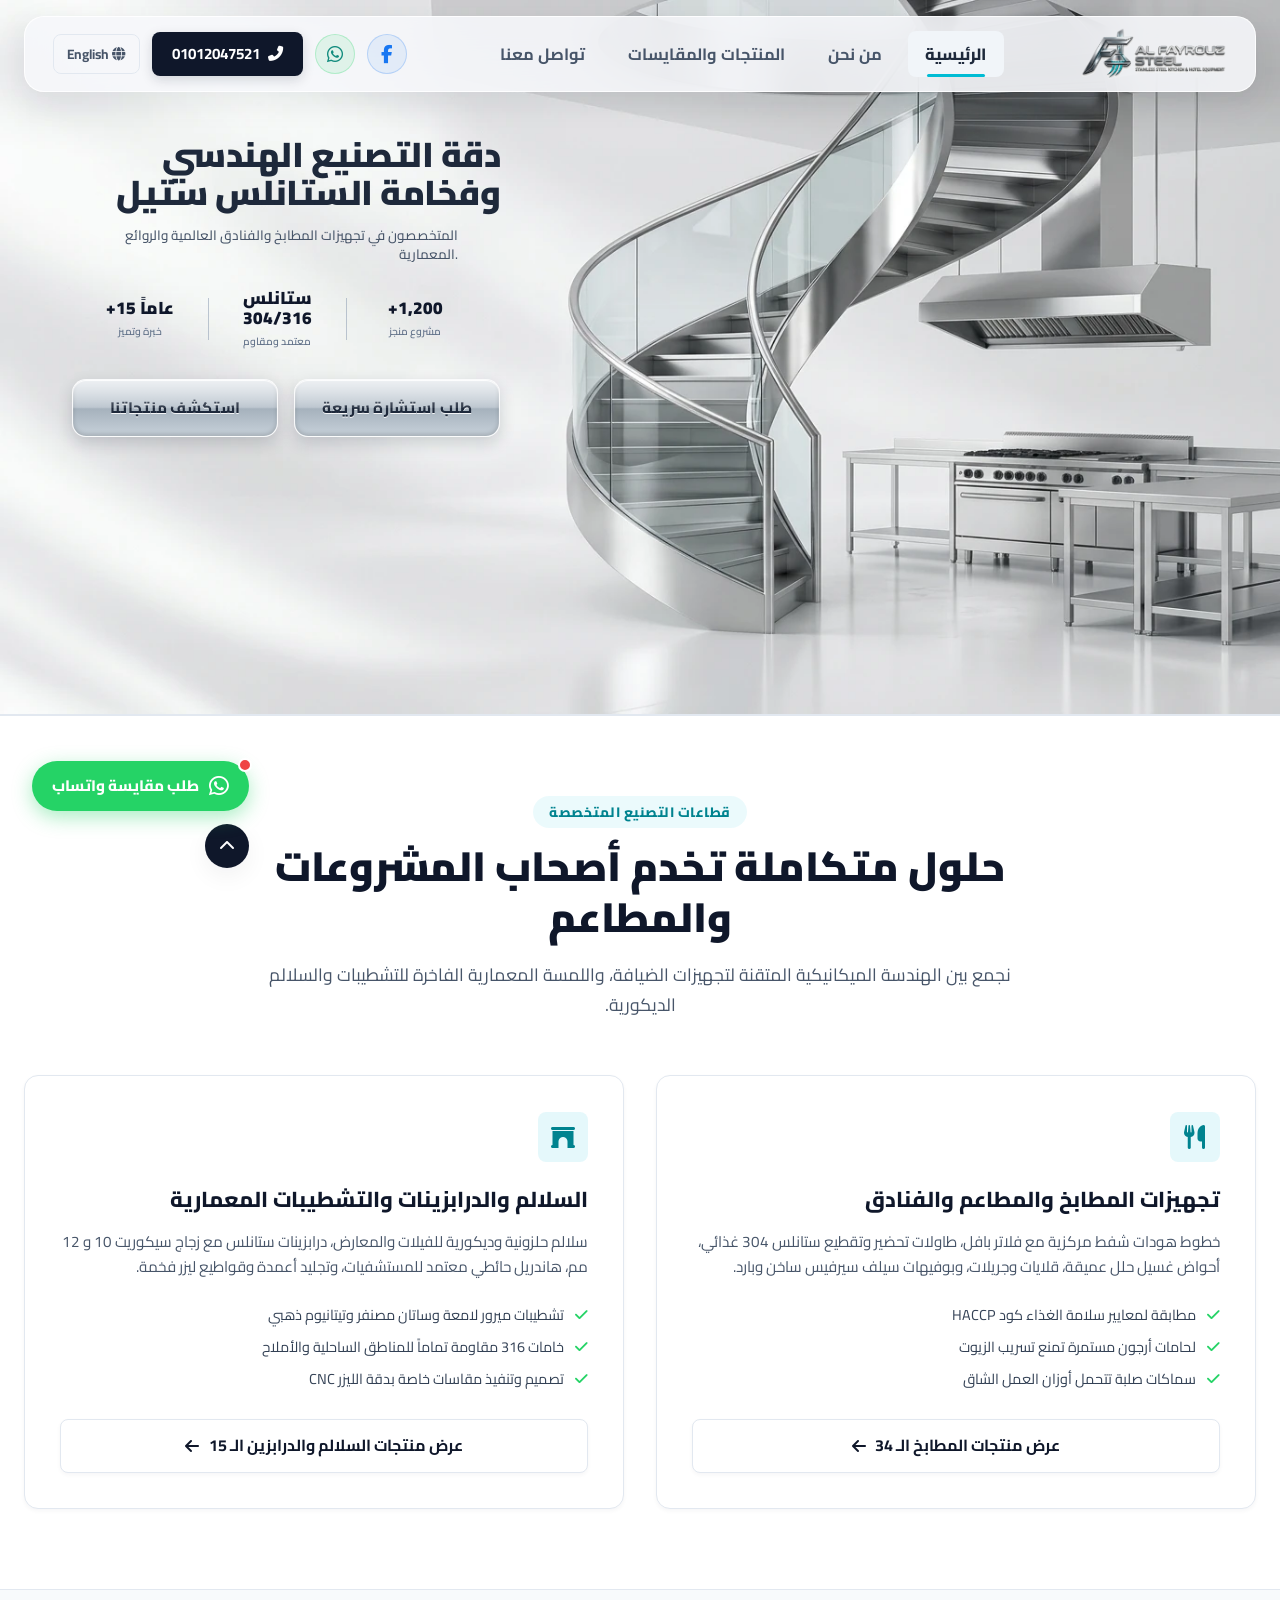
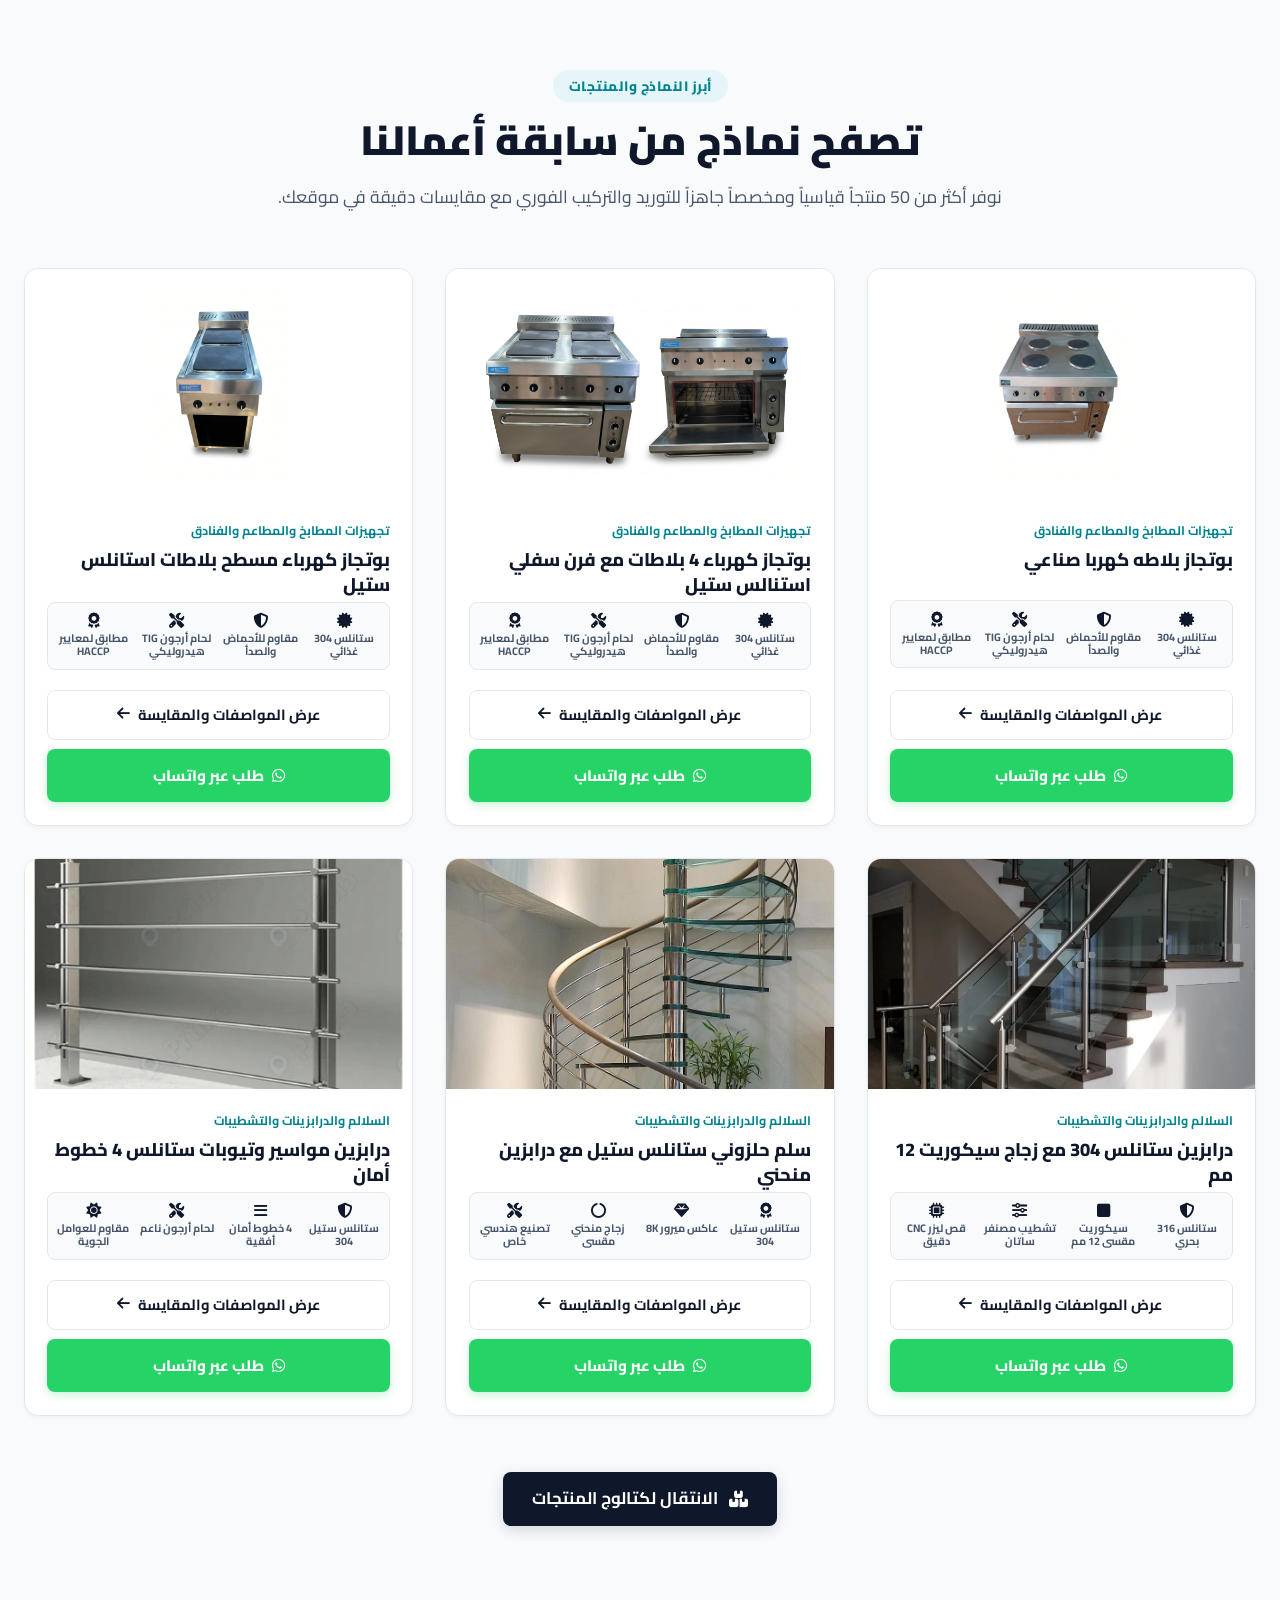
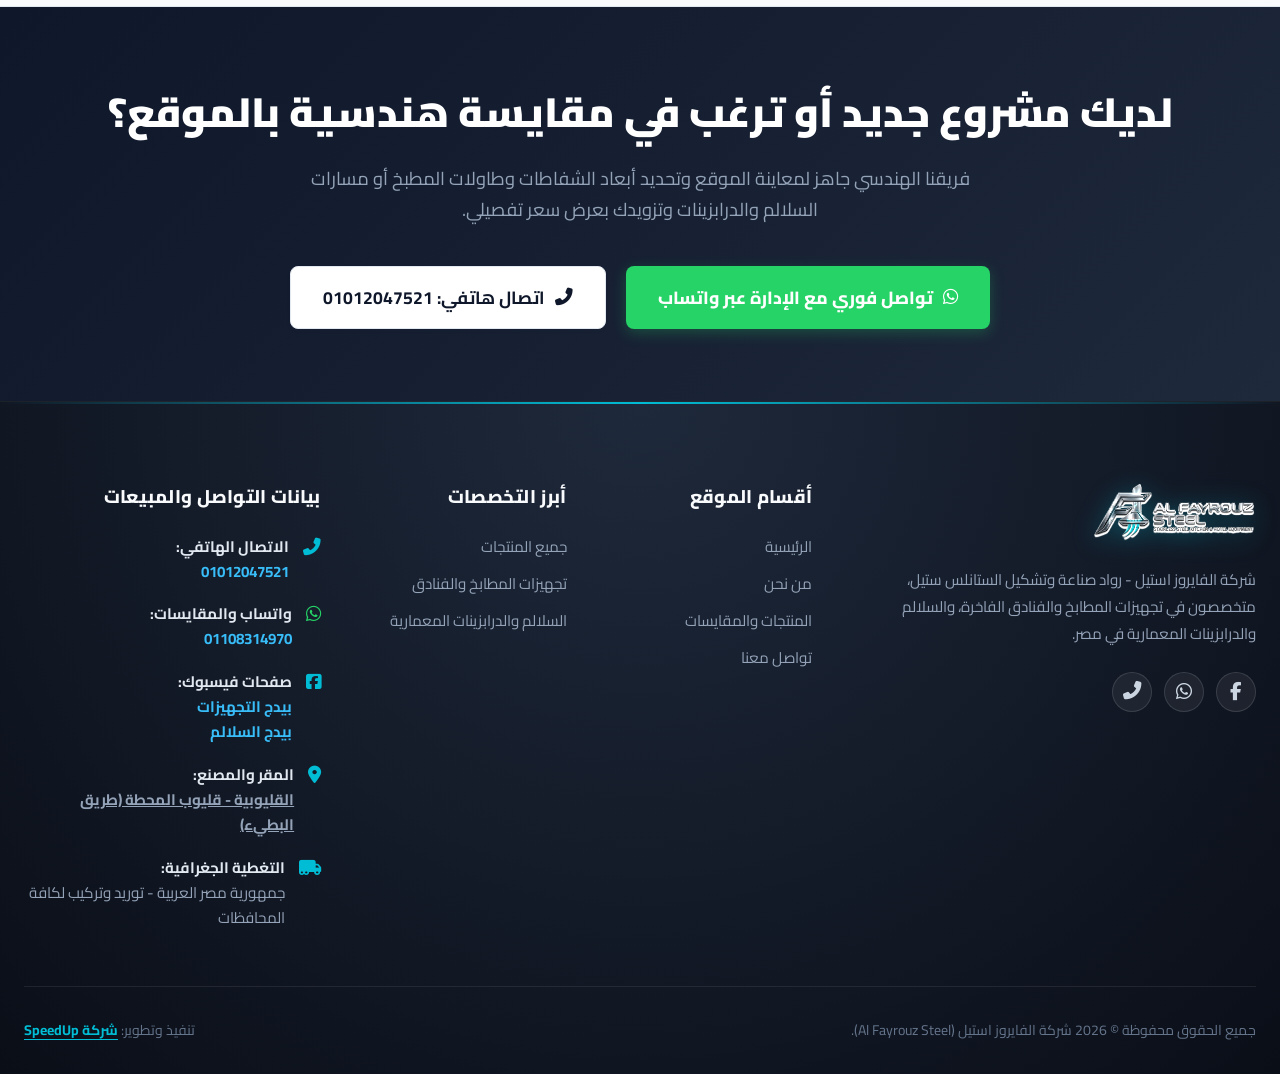
==== commit 30f2c6db: "Update products catalog: remove handrail, update kitchen equipment specs, and optimize card image zo" ====
--- a/index.html
+++ b/index.html
@@ -348,7 +348,7 @@
               <li><i class="fas fa-check" style="color: #25D366; margin-left: 0.5rem;"></i> <span data-i18n="div2_feat3">تصميم وتنفيذ مقاسات خاصة بدقة الليزر CNC</span></li>
             </ul>
             <a href="products.html?category=architectural#products-catalog-section" class="btn btn-secondary" style="width: 100%;">
-              <span data-i18n="div2_btn">عرض منتجات السلالم والدرابزين الـ 16</span> <i class="fas fa-arrow-left"></i>
+              <span data-i18n="div2_btn">عرض منتجات السلالم والدرابزين الـ 15</span> <i class="fas fa-arrow-left"></i>
             </a>
           </div>
 
--- a/css/style.css
+++ b/css/style.css
@@ -1015,6 +1015,30 @@
   transform: scale(1.08);
 }
 
+/* Kitchen Equipment Card Images - Full View Zoom Out (object-fit: contain) */
+.product-card[data-category="kitchen"] .card-img-wrap,
+.kitchen-card-img {
+  background: #ffffff;
+  display: flex;
+  align-items: center;
+  justify-content: center;
+  padding: 12px 14px;
+}
+
+.product-card[data-category="kitchen"] .card-img-wrap img,
+.kitchen-card-img img {
+  object-fit: contain;
+  width: 100%;
+  height: 100%;
+  transform: scale(0.96);
+  transition: transform 0.4s cubic-bezier(0.4, 0, 0.2, 1);
+}
+
+.product-card[data-category="kitchen"]:hover .card-img-wrap img,
+.product-card:hover .kitchen-card-img img {
+  transform: scale(1.02);
+}
+
 .card-badge {
   position: absolute;
   top: 1rem;
